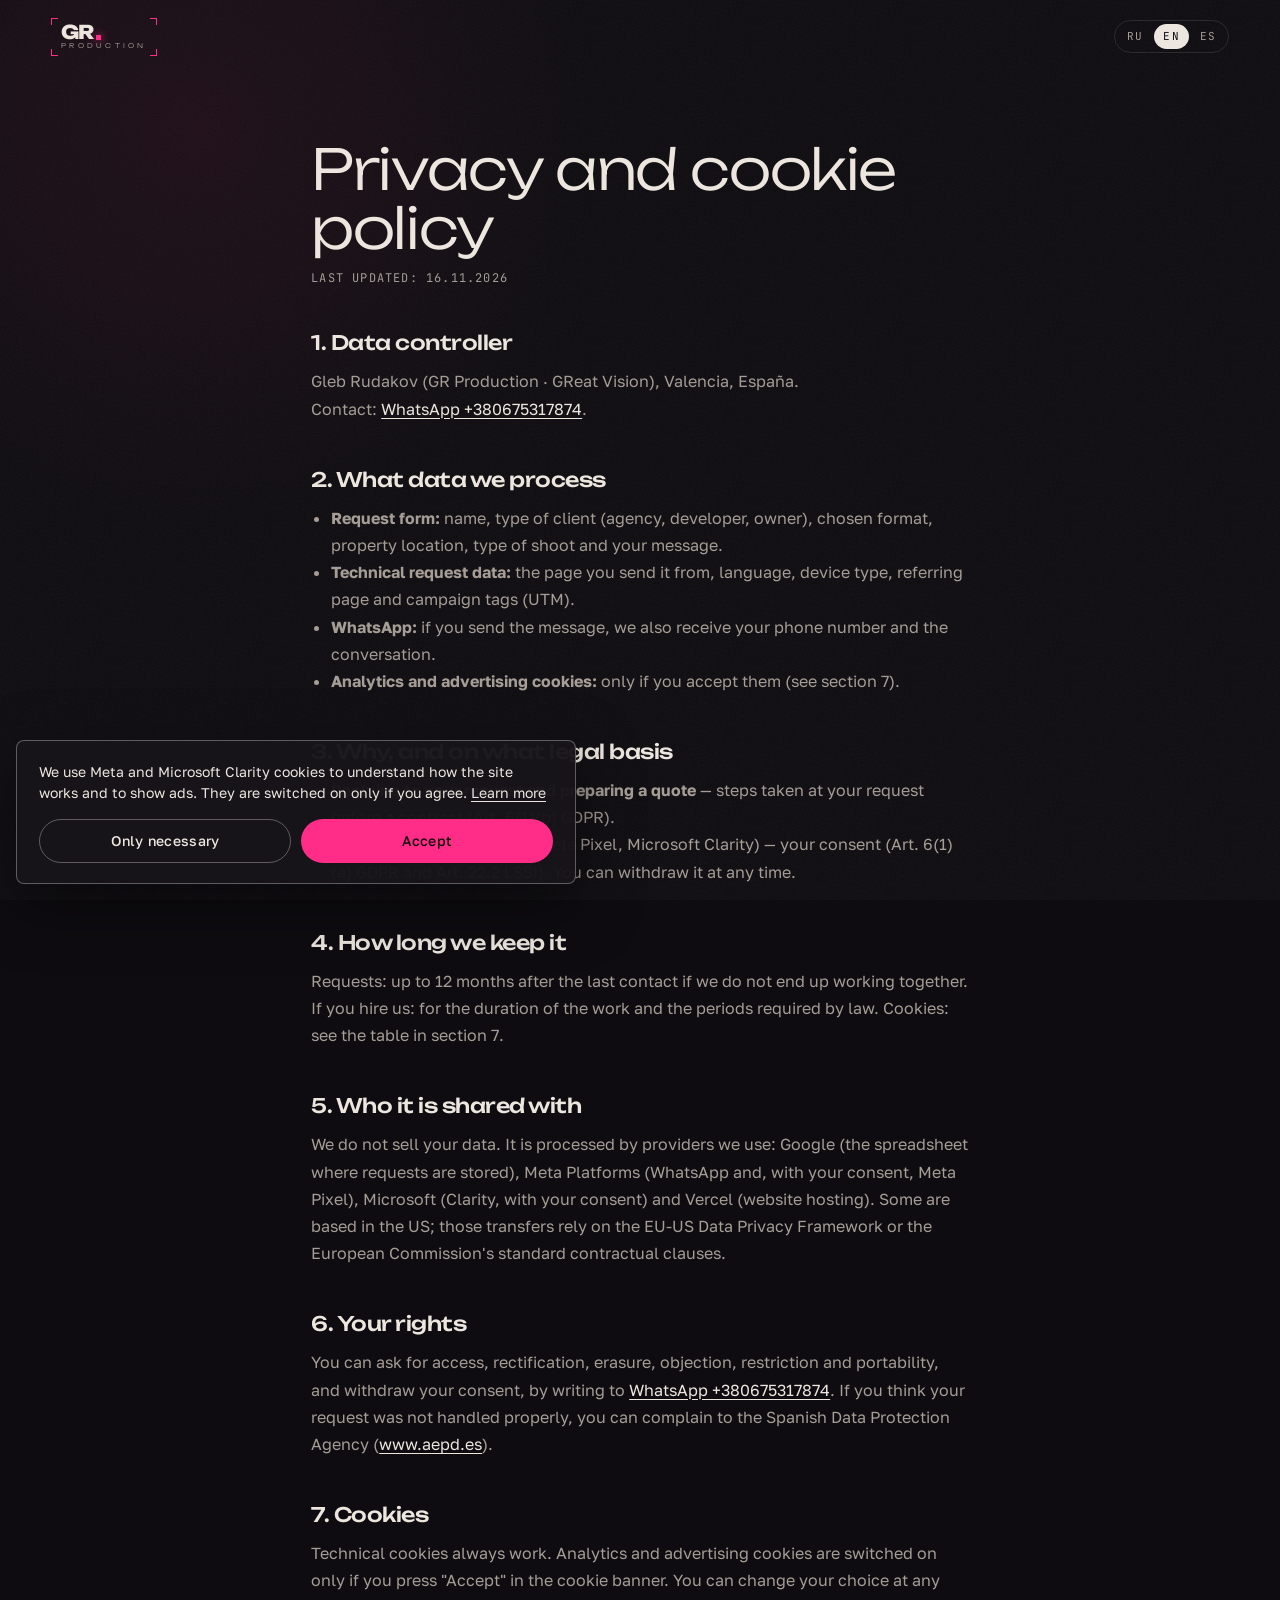
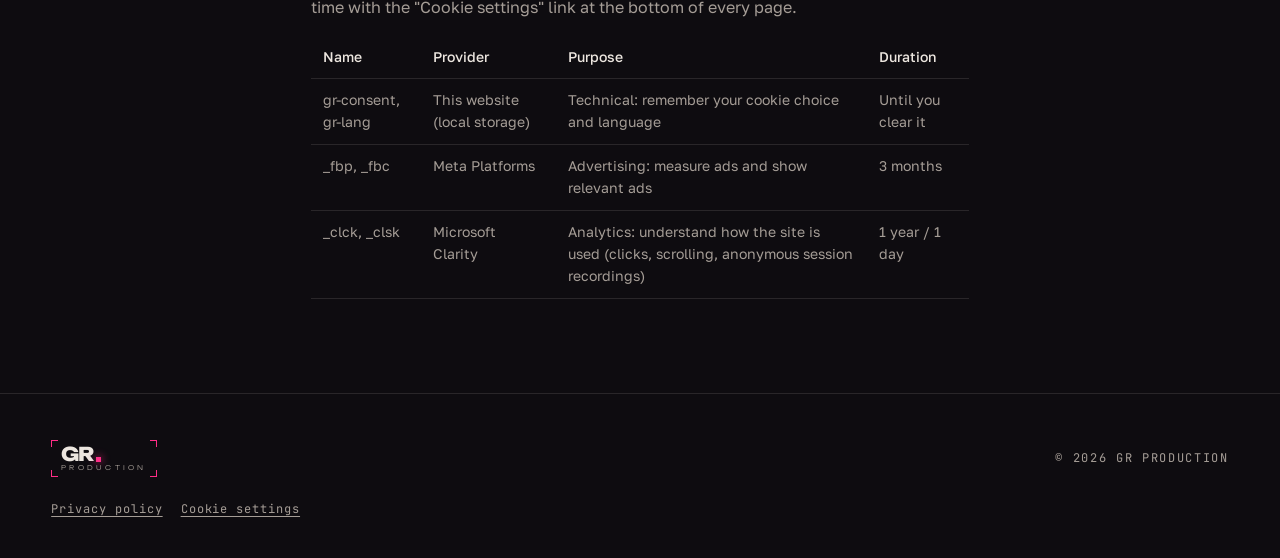
==== privacy/index.html @ db1cb183 "Add cookie consent banner and privacy policy page - 9.4: Meta Pixel and Microsoft Clarity now load o" ====
<!doctype html>
<html lang="es">
<head>
<meta charset="utf-8">
<meta name="viewport" content="width=device-width, initial-scale=1">
<title>Política de privacidad · GR Production</title>
<meta name="robots" content="noindex, follow">
<meta name="theme-color" content="#0e0c10">
<link rel="icon" href="data:image/svg+xml,%3Csvg xmlns='http://www.w3.org/2000/svg' viewBox='0 0 64 64'%3E%3Crect width='64' height='64' rx='12' fill='%230e0c10'/%3E%3Cpath d='M10 22V10h12M42 10h12v12M54 42v12H42M22 54H10V42' stroke='%23ece6df' stroke-width='3' fill='none'/%3E%3Cpath d='M36 18 28 46' stroke='%23ff2d87' stroke-width='4' stroke-linecap='round'/%3E%3C/svg%3E">
<link rel="preconnect" href="https://fonts.googleapis.com">
<link rel="preconnect" href="https://fonts.gstatic.com" crossorigin>
<link href="https://fonts.googleapis.com/css2?family=Unbounded:wght@300;500&family=Golos+Text:wght@400;500&family=JetBrains+Mono:wght@400&display=swap" rel="stylesheet">
<link rel="stylesheet" href="../assets/site.css">
<!-- Tracking: loaded only after cookie consent (same loader as the other pages). -->
<script>
(function(){
  window.grLoadTracking=function(){
    if(window.grTrackingLoaded)return;window.grTrackingLoaded=true;
    (function(c,l,a,r,i,t,y){
        c[a]=c[a]||function(){(c[a].q=c[a].q||[]).push(arguments)};
        t=l.createElement(r);t.async=1;t.src="https://www.clarity.ms/tag/"+i;
        y=l.getElementsByTagName(r)[0];y.parentNode.insertBefore(t,y);
    })(window, document, "clarity", "script", "zehzh2i2qh");
    window.clarity('consentv2',{ad_Storage:'granted',analytics_Storage:'granted'});
    !function(f,b,e,v,n,t,s)
    {if(f.fbq)return;n=f.fbq=function(){n.callMethod?
    n.callMethod.apply(n,arguments):n.queue.push(arguments)};
    if(!f._fbq)f._fbq=n;n.push=n;n.loaded=!0;n.version='2.0';
    n.queue=[];t=b.createElement(e);t.async=!0;
    t.src=v;s=b.getElementsByTagName(e)[0];
    s.parentNode.insertBefore(t,s)}(window, document,'script',
    'https://connect.facebook.net/en_US/fbevents.js');
    fbq('init', '2116482185898263');
    fbq('track', 'PageView');
  };
  try{if(localStorage.getItem('gr-consent')==='all')window.grLoadTracking()}catch(e){}
})();
</script>
</head>
<body>
<a class="skip" href="#main" data-i18n="skip">Ir al contenido</a>
<div class="env" aria-hidden="true"></div>

<nav class="nav solid" id="nav" aria-label="Main">
  <a class="logo" href="../" aria-label="GR Production"><span class="grlogo" aria-hidden="true"><i></i><i></i><i></i><i></i><b>GR</b><small>PRODUCTION</small></span></a>
  <div class="lang" role="group" aria-label="Language" style="margin-left:auto">
    <button type="button" data-lang="ru" aria-pressed="false">RU</button>
    <button type="button" data-lang="en" aria-pressed="false">EN</button>
    <button type="button" data-lang="es" aria-pressed="true">ES</button>
  </div>
</nav>

<main id="main" tabindex="-1" class="legal">

<!-- ============ ES ============ -->
<article data-l="es">
  <h1>Política de privacidad y cookies</h1>
  <p class="upd">Última actualización: 16.11.2026</p>

  <h2>1. Responsable del tratamiento</h2>
  <p><span data-legal="name"></span> (GR Production · GReat Vision), <span data-legal="city"></span>.<br>Contacto: <span data-legal="contact"></span>.</p>

  <h2>2. Qué datos tratamos</h2>
  <ul>
    <li><b>Formulario de solicitud:</b> nombre, tipo de cliente (agencia, promotora, propietario), formato elegido, ubicación del inmueble, tipo de rodaje y el mensaje que escribas.</li>
    <li><b>Datos técnicos de la solicitud:</b> página desde la que la envías, idioma, tipo de dispositivo, página de procedencia y etiquetas de campaña (UTM).</li>
    <li><b>WhatsApp:</b> si envías el mensaje, también recibimos tu número de teléfono y la conversación.</li>
    <li><b>Cookies de analítica y publicidad:</b> solo si las aceptas (ver punto 7).</li>
  </ul>

  <h2>3. Para qué y con qué base legal</h2>
  <ul>
    <li><b>Responder a tu solicitud y preparar un presupuesto</b> — medidas precontractuales a petición tuya (art. 6.1.b RGPD).</li>
    <li><b>Analítica y publicidad</b> (Meta Pixel, Microsoft Clarity) — tu consentimiento (art. 6.1.a RGPD y art. 22.2 LSSI). Puedes retirarlo en cualquier momento.</li>
  </ul>

  <h2>4. Cuánto tiempo los conservamos</h2>
  <p>Las solicitudes, hasta 12 meses desde el último contacto si no llegamos a trabajar juntos. Si contratas el servicio, durante la relación y los plazos que exija la ley. Las cookies, según la tabla del punto 7.</p>

  <h2>5. Con quién se comparten</h2>
  <p>No vendemos tus datos. Los usan proveedores que nos prestan servicio: Google (hoja de cálculo donde se guardan las solicitudes), Meta Platforms (WhatsApp y, con tu consentimiento, Meta Pixel), Microsoft (Clarity, con tu consentimiento) y Vercel (alojamiento de la web). Algunos están en EE. UU.; esas transferencias se amparan en el Marco de Privacidad de Datos UE-EE. UU. o en cláusulas contractuales tipo de la Comisión Europea.</p>

  <h2>6. Tus derechos</h2>
  <p>Puedes pedir acceso, rectificación, supresión, oposición, limitación y portabilidad de tus datos, y retirar tu consentimiento, escribiendo a <span data-legal="contact"></span>. Si crees que no hemos atendido bien tu petición, puedes reclamar ante la Agencia Española de Protección de Datos (<a href="https://www.aepd.es" target="_blank" rel="noopener">www.aepd.es</a>).</p>

  <h2>7. Cookies</h2>
  <p>Las cookies técnicas funcionan siempre. Las de analítica y publicidad solo se activan si pulsas «Aceptar» en el aviso de cookies. Puedes cambiar tu elección en cualquier momento con el enlace «Configuración de cookies» al pie de cada página.</p>
  <table>
    <thead><tr><th>Nombre</th><th>Proveedor</th><th>Finalidad</th><th>Duración</th></tr></thead>
    <tbody>
      <tr><td>gr-consent, gr-lang</td><td>Esta web (almacenamiento local)</td><td>Técnica: recordar tu elección de cookies y el idioma</td><td>Hasta que la borres</td></tr>
      <tr><td>_fbp, _fbc</td><td>Meta Platforms</td><td>Publicidad: medir anuncios y mostrar anuncios relevantes</td><td>3 meses</td></tr>
      <tr><td>_clck, _clsk</td><td>Microsoft Clarity</td><td>Analítica: entender cómo se usa la web (clics, desplazamiento, grabaciones anónimas de sesión)</td><td>1 año / 1 día</td></tr>
    </tbody>
  </table>
</article>

<!-- ============ RU ============ -->
<article data-l="ru">
  <h1>Политика конфиденциальности и cookie</h1>
  <p class="upd">Обновлено: 16.11.2026</p>

  <h2>1. Кто обрабатывает данные</h2>
  <p><span data-legal="name"></span> (GR Production · GReat Vision), <span data-legal="city"></span>.<br>Связь: <span data-legal="contact"></span>.</p>

  <h2>2. Какие данные мы получаем</h2>
  <ul>
    <li><b>Форма заявки:</b> имя, кто вы (агентство, застройщик, владелец), выбранный формат, где объект, тип съёмки и ваше сообщение.</li>
    <li><b>Технические данные заявки:</b> страница, с которой отправлена заявка, язык, тип устройства, откуда вы пришли на сайт и метки рекламной кампании (UTM).</li>
    <li><b>WhatsApp:</b> если вы отправите сообщение, мы также получим ваш номер телефона и переписку.</li>
    <li><b>Cookie аналитики и рекламы:</b> только если вы согласитесь (см. пункт 7).</li>
  </ul>

  <h2>3. Зачем и на каком основании</h2>
  <ul>
    <li><b>Ответить на заявку и подготовить расчёт</b> — действия до заключения договора по вашему запросу (ст. 6.1.b GDPR).</li>
    <li><b>Аналитика и реклама</b> (Meta Pixel, Microsoft Clarity) — ваше согласие (ст. 6.1.a GDPR и ст. 22.2 LSSI). Его можно отозвать в любой момент.</li>
  </ul>

  <h2>4. Сколько храним</h2>
  <p>Заявки — до 12 месяцев с последнего контакта, если работа не состоялась. Если вы заказали съёмку — на время работы и в сроки, которые требует закон. Cookie — по таблице в пункте 7.</p>

  <h2>5. Кому передаются данные</h2>
  <p>Мы не продаём ваши данные. Их обрабатывают сервисы, которыми мы пользуемся: Google (таблица, где хранятся заявки), Meta Platforms (WhatsApp и, с вашего согласия, Meta Pixel), Microsoft (Clarity, с вашего согласия) и Vercel (хостинг сайта). Часть из них находится в США; такая передача основана на Рамочной программе защиты данных ЕС–США или на стандартных договорных условиях Еврокомиссии.</p>

  <h2>6. Ваши права</h2>
  <p>Вы можете запросить доступ к своим данным, их исправление, удаление, ограничение обработки и перенос, возразить против обработки и отозвать согласие, написав на <span data-legal="contact"></span>. Если считаете, что ваш запрос не выполнен, можно подать жалобу в Испанское агентство по защите данных (<a href="https://www.aepd.es" target="_blank" rel="noopener">www.aepd.es</a>).</p>

  <h2>7. Cookie</h2>
  <p>Технические cookie работают всегда. Cookie аналитики и рекламы включаются, только если вы нажмёте «Принять» в баннере. Изменить выбор можно в любой момент по ссылке «Настройки cookie» внизу каждой страницы.</p>
  <table>
    <thead><tr><th>Название</th><th>Сервис</th><th>Назначение</th><th>Срок</th></tr></thead>
    <tbody>
      <tr><td>gr-consent, gr-lang</td><td>Этот сайт (локальное хранилище)</td><td>Технические: запомнить ваш выбор по cookie и язык</td><td>Пока вы их не удалите</td></tr>
      <tr><td>_fbp, _fbc</td><td>Meta Platforms</td><td>Реклама: измерять эффективность и показывать подходящую рекламу</td><td>3 месяца</td></tr>
      <tr><td>_clck, _clsk</td><td>Microsoft Clarity</td><td>Аналитика: понять, как используют сайт (клики, прокрутка, анонимные записи сессий)</td><td>1 год / 1 день</td></tr>
    </tbody>
  </table>
</article>

<!-- ============ EN ============ -->
<article data-l="en">
  <h1>Privacy and cookie policy</h1>
  <p class="upd">Last updated: 16.11.2026</p>

  <h2>1. Data controller</h2>
  <p><span data-legal="name"></span> (GR Production · GReat Vision), <span data-legal="city"></span>.<br>Contact: <span data-legal="contact"></span>.</p>

  <h2>2. What data we process</h2>
  <ul>
    <li><b>Request form:</b> name, type of client (agency, developer, owner), chosen format, property location, type of shoot and your message.</li>
    <li><b>Technical request data:</b> the page you send it from, language, device type, referring page and campaign tags (UTM).</li>
    <li><b>WhatsApp:</b> if you send the message, we also receive your phone number and the conversation.</li>
    <li><b>Analytics and advertising cookies:</b> only if you accept them (see section 7).</li>
  </ul>

  <h2>3. Why, and on what legal basis</h2>
  <ul>
    <li><b>Replying to your request and preparing a quote</b> — steps taken at your request before a contract (Art. 6(1)(b) GDPR).</li>
    <li><b>Analytics and advertising</b> (Meta Pixel, Microsoft Clarity) — your consent (Art. 6(1)(a) GDPR and Art. 22.2 LSSI). You can withdraw it at any time.</li>
  </ul>

  <h2>4. How long we keep it</h2>
  <p>Requests: up to 12 months after the last contact if we do not end up working together. If you hire us: for the duration of the work and the periods required by law. Cookies: see the table in section 7.</p>

  <h2>5. Who it is shared with</h2>
  <p>We do not sell your data. It is processed by providers we use: Google (the spreadsheet where requests are stored), Meta Platforms (WhatsApp and, with your consent, Meta Pixel), Microsoft (Clarity, with your consent) and Vercel (website hosting). Some are based in the US; those transfers rely on the EU-US Data Privacy Framework or the European Commission's standard contractual clauses.</p>

  <h2>6. Your rights</h2>
  <p>You can ask for access, rectification, erasure, objection, restriction and portability, and withdraw your consent, by writing to <span data-legal="contact"></span>. If you think your request was not handled properly, you can complain to the Spanish Data Protection Agency (<a href="https://www.aepd.es" target="_blank" rel="noopener">www.aepd.es</a>).</p>

  <h2>7. Cookies</h2>
  <p>Technical cookies always work. Analytics and advertising cookies are switched on only if you press "Accept" in the cookie banner. You can change your choice at any time with the "Cookie settings" link at the bottom of every page.</p>
  <table>
    <thead><tr><th>Name</th><th>Provider</th><th>Purpose</th><th>Duration</th></tr></thead>
    <tbody>
      <tr><td>gr-consent, gr-lang</td><td>This website (local storage)</td><td>Technical: remember your cookie choice and language</td><td>Until you clear it</td></tr>
      <tr><td>_fbp, _fbc</td><td>Meta Platforms</td><td>Advertising: measure ads and show relevant ads</td><td>3 months</td></tr>
      <tr><td>_clck, _clsk</td><td>Microsoft Clarity</td><td>Analytics: understand how the site is used (clicks, scrolling, anonymous session recordings)</td><td>1 year / 1 day</td></tr>
    </tbody>
  </table>
</article>

</main>

<footer>
  <div class="wrap">
    <a class="logo" href="../" aria-label="GR Production"><span class="grlogo" aria-hidden="true"><i></i><i></i><i></i><i></i><b>GR</b><small>PRODUCTION</small></span></a>
    <span class="mono">© 2026 GR Production</span>
  </div>
</footer>

<script>
window.PAGE = { id: 'privacy', label: 'Privacy policy', base: '../assets/', T: {
  ru: { title: 'Политика конфиденциальности · GR Production' },
  en: { title: 'Privacy policy · GR Production' },
  es: { title: 'Política de privacidad · GR Production' }
}};
</script>
<script src="../assets/site.js"></script>
</body>
</html>
---- assets/site.css ----
:root{
  color-scheme:dark;
  --canvas:#0e0c10;
  --panel:#17141a;
  --panel-2:#1e1a22;
  --line:rgba(236,230,223,.12);
  --line-strong:rgba(236,230,223,.34);
  --text:#ece6df;
  --text-2:#a59d96;
  --accent:#ff2d87;
  --accent-hover:#ff5aa0;
  --accent-muted:rgba(255,45,135,.16);
  --ease:cubic-bezier(.22,.61,.24,1);
  --ease-out:cubic-bezier(.16,1,.3,1);
  --display:"Unbounded",system-ui,sans-serif;
  --body:"Golos Text",system-ui,sans-serif;
  --mono:"JetBrains Mono",ui-monospace,monospace;
  --pad:clamp(20px,4vw,56px);
}
*{box-sizing:border-box;margin:0;padding:0}
html{overflow-x:hidden;overflow-x:clip;scroll-behavior:smooth;-webkit-text-size-adjust:100%}
body{overflow-x:hidden;overflow-x:clip;background:var(--canvas);color:var(--text);font:400 17px/1.6 var(--body);-webkit-font-smoothing:antialiased;animation:pagein 1.1s var(--ease) both}
@keyframes pagein{from{opacity:0}to{opacity:1}}
img,video{display:block;max-width:100%}
a{color:inherit;text-decoration:none}
button,input,select,textarea{font:inherit;color:inherit}
:focus-visible{outline:2px solid var(--accent);outline-offset:3px;border-radius:4px}
.sr{position:absolute!important;width:1px;height:1px;overflow:hidden;clip:rect(0 0 0 0);white-space:nowrap}
.skip{position:fixed;left:16px;top:-60px;z-index:100;background:var(--accent);color:#120a0e;padding:10px 16px;border-radius:8px;transition:top .3s var(--ease)}
.skip:focus{top:16px}
.mono{font:400 12px/1.4 var(--mono);letter-spacing:.14em;text-transform:uppercase;color:var(--text-2)}

/* the environment: one fixed layer behind everything */
.env{position:fixed;inset:0;z-index:-1;pointer-events:none;overflow:hidden}
.env::before{content:"";position:absolute;width:70vmax;height:70vmax;left:-20vmax;top:-25vmax;border-radius:50%;background:radial-gradient(circle,rgba(255,45,135,.07),transparent 62%);animation:drift 80s linear infinite;animation-delay:-20s}
.env::after{content:"";position:absolute;inset:-50%;opacity:.06;background-image:url("data:image/svg+xml,%3Csvg xmlns='http://www.w3.org/2000/svg' width='160' height='160'%3E%3Cfilter id='n'%3E%3CfeTurbulence type='fractalNoise' baseFrequency='.9' numOctaves='2' stitchTiles='stitch'/%3E%3C/filter%3E%3Crect width='160' height='160' filter='url(%23n)'/%3E%3C/svg%3E");animation:grain 1.2s steps(6) infinite}
@keyframes drift{0%{transform:translate(0,0)}50%{transform:translate(60vw,70vh)}100%{transform:translate(0,0)}}
@keyframes grain{0%{transform:translate(0,0)}20%{transform:translate(-3%,2%)}40%{transform:translate(2%,-3%)}60%{transform:translate(-2%,-1%)}80%{transform:translate(3%,3%)}100%{transform:translate(0,0)}}
body.paused *,body.paused *::before,body.paused *::after{animation-play-state:paused!important}

/* nav */
.nav{position:fixed;top:0;left:0;right:0;z-index:50;display:flex;align-items:center;gap:28px;padding:18px var(--pad);transition:background .5s var(--ease),backdrop-filter .5s var(--ease)}
.nav.solid{background:rgba(14,12,16,.72);backdrop-filter:blur(14px);-webkit-backdrop-filter:blur(14px);border-bottom:1px solid var(--line)}
.logo{display:flex;align-items:center;gap:10px;font:500 15px/1 var(--display);letter-spacing:.02em}
.logo svg{width:30px;height:30px}
.nav .links{display:flex;gap:26px;margin-left:auto}
.nav .links a{font-size:14px;color:var(--text-2);transition:color .3s var(--ease)}
.nav .links a:hover{color:var(--text)}
.lang{display:flex;gap:2px;border:1px solid var(--line);border-radius:999px;padding:3px}
.lang button{background:none;border:0;cursor:pointer;font:400 11px/1 var(--mono);letter-spacing:.1em;color:var(--text-2);padding:7px 9px;border-radius:999px;transition:background .3s var(--ease),color .3s var(--ease)}
.lang button[aria-pressed="true"]{background:var(--text);color:var(--canvas)}
.btn{display:inline-flex;align-items:center;justify-content:center;gap:10px;border-radius:999px;padding:14px 24px;font:500 14px/1 var(--body);letter-spacing:.02em;cursor:pointer;border:1px solid transparent;transition:background .35s var(--ease),color .35s var(--ease),border-color .35s var(--ease),transform .35s var(--ease)}
.btn-accent{background:var(--accent);color:#14080e}
.btn-accent:hover{background:var(--accent-hover);transform:translateY(-1px)}
.btn-ghost{border-color:var(--line-strong);color:var(--text);background:transparent}
.btn-ghost:hover{border-color:var(--text)}
.nav .btn{padding:11px 18px;font-size:13px}
@media (max-width:900px){.nav .links{display:none}.nav .lang{margin-left:auto}}
@media (max-width:520px){.nav{gap:12px}.nav .btn{display:none}}

/* viewfinder corners: the signature element */
.vf{position:relative}
.vf>.c{position:absolute;width:22px;height:22px;border-color:var(--text);border-style:solid;border-width:0;pointer-events:none;z-index:3;opacity:.9;transition:transform .7s var(--ease-out)}
.vf>.c.tl{left:-10px;top:-10px;border-left-width:1.5px;border-top-width:1.5px}
.vf>.c.tr{right:-10px;top:-10px;border-right-width:1.5px;border-top-width:1.5px}
.vf>.c.bl{left:-10px;bottom:-10px;border-left-width:1.5px;border-bottom-width:1.5px}
.vf>.c.br{right:-10px;bottom:-10px;border-right-width:1.5px;border-bottom-width:1.5px}
.rec{display:inline-flex;align-items:center;gap:8px}
.rec i{width:7px;height:7px;border-radius:50%;background:var(--accent);box-shadow:0 0 10px var(--accent);animation:blink 2.4s ease-in-out infinite;animation-delay:-.6s}
@keyframes blink{0%,100%{opacity:1}50%{opacity:.25}}

/* HERO */
#hero{position:relative;height:520vh}
.stage{position:sticky;top:0;height:100vh;height:100svh;overflow:hidden;display:grid;place-items:center}
.frame{height:min(76vh,calc(100vw * .5));aspect-ratio:9/16;will-change:transform;transform:scale(var(--fs,1))}
.frame .screen{position:absolute;inset:0;overflow:hidden;border-radius:4px;background:#000 center/cover no-repeat}
.frame video{position:absolute;inset:0;width:100%;height:100%;object-fit:cover;opacity:0;transition:opacity .9s var(--ease);transform:translateZ(0)}
.stage.video-ready .frame video{opacity:1}
.frame .hud{position:absolute;left:12px;right:12px;top:12px;display:flex;justify-content:space-between;z-index:2}
.frame .hud.b{top:auto;bottom:12px}
.chip{background:rgba(8,8,12,.5);border:1px solid rgba(236,230,223,.16);border-radius:8px;padding:6px 9px;backdrop-filter:blur(8px);-webkit-backdrop-filter:blur(8px);font:400 10.5px/1 var(--mono);letter-spacing:.12em;color:var(--text);text-shadow:0 1px 3px rgba(5,5,10,.85)}
.ring{position:absolute;right:14px;bottom:52px;width:34px;height:34px;color:var(--text);z-index:2;transition:opacity .6s var(--ease)}
.ring circle{transition:stroke-dashoffset .2s linear;transform:rotate(-90deg);transform-origin:50% 50%}
.stage.video-ready .ring,.stage.video-failed .ring{opacity:0}
.band{position:absolute;inset:0;display:grid;grid-template-columns:1fr min(76vh*9/16,50vw*9/16) 1fr;grid-template-columns:1fr calc(min(76vh,50vw)*9/16) 1fr;align-items:center;padding:96px var(--pad) 64px;gap:clamp(28px,4vw,72px);pointer-events:none;opacity:0;--k:0}
.band .l{grid-column:1;justify-self:end;text-align:right}
.band .r{grid-column:3;justify-self:start}
.band .l,.band .r{max-width:100%}
.band.on{pointer-events:auto}
.band h1,.band .big{font:300 clamp(30px,3.4vw,58px)/1.06 var(--display);letter-spacing:-.02em;text-wrap:balance}
.band h1{font-size:clamp(34px,3.7vw,64px);line-height:1}
.band h1 .w:last-child{font-weight:500}
.band p.sub{font-size:clamp(15px,1.15vw,18px);color:var(--text-2);max-width:30ch;margin-top:18px}
.band .r p.sub{margin-top:0}
.band .l .mono{display:block;margin-bottom:22px}
.band .ctas{display:flex;gap:12px;flex-wrap:wrap;margin-top:28px}
.band .big{max-width:13ch}
/* word rise, scrubbed by --k */
.split .w{display:inline-block;--kc:clamp(0,(var(--k,0) - var(--th,0))*2.8,1);opacity:var(--kc);transform:translateY(calc((1 - var(--kc))*0.55em))}
.band .fade{--ks:clamp(0,(var(--k,0) - .55)*3,1);opacity:var(--ks);transform:translateY(calc((1 - var(--ks))*14px))}
.band .fade2{--kb:clamp(0,(var(--k,0) - .72)*4,1);opacity:var(--kb);transform:translateY(calc((1 - var(--kb))*14px))}
.cue{position:absolute;left:50%;bottom:22px;transform:translateX(-50%);display:flex;flex-direction:column;align-items:center;gap:10px;opacity:calc(1 - var(--p,0)*12)}
.cue span{width:1px;height:38px;background:linear-gradient(var(--text),transparent);animation:cue 2.6s var(--ease) infinite;transform-origin:top}
@keyframes cue{0%{transform:scaleY(0)}50%{transform:scaleY(1)}100%{transform:scaleY(1);opacity:0}}
@media (max-height:560px){.cue,.frame .hud.b{display:none}}

/* static hero (phones, portrait tablets, coarse portrait, landscape phones, reduced motion) */
@media (max-width: 720px), (orientation: portrait) and (max-width: 1024px), (orientation: portrait) and (pointer: coarse), (orientation: landscape) and (pointer: coarse) and (max-height: 560px), (prefers-reduced-motion: reduce){
  #hero{height:auto}
  .stage{position:relative;height:auto;min-height:100svh;display:flex;flex-direction:column;align-items:stretch;padding:108px var(--pad) 56px;gap:34px}
  .frame{height:auto;width:min(68vw,330px);align-self:center;transform:none}
  .frame .screen{background-image:var(--ending)!important}
  .frame video,.ring,.cue{display:none}
  .band{position:static;display:block;opacity:1!important;padding:0;--k:1!important;pointer-events:auto}
  .band .l,.band .r{text-align:left;justify-self:start}
  .band .r{margin-top:14px}
  .band.mid{display:none}
  .band.b1{order:-1}
  .band.b1 .r{display:none}
  .band.b4 .big{max-width:none}
  .band h1{font-size:clamp(40px,12vw,64px)}
}

/* sections */
section.sec{position:relative;padding:clamp(96px,14vh,170px) var(--pad)}
.wrap{max-width:1320px;margin:0 auto}
.kicker{display:flex;align-items:baseline;gap:14px;margin-bottom:26px}
.kicker b{font:400 12px/1 var(--mono);color:var(--accent);letter-spacing:.14em}
h2{font:300 clamp(34px,4.6vw,76px)/1.02 var(--display);letter-spacing:-.025em;text-wrap:balance}
h3{font:500 clamp(22px,2vw,30px)/1.15 var(--display);letter-spacing:-.01em}
.lede{font-size:clamp(17px,1.3vw,20px);color:var(--text-2);max-width:52ch}
.lede strong{color:var(--text);font-weight:500}

/* reveal choreography */
.rv .ri{opacity:0;transform:translateY(26px);transition:opacity 1s var(--ease-out),transform 1s var(--ease-out)}
.rv.in .ri{opacity:1;transform:none}
.rv.in .ri:nth-child(2){transition-delay:.09s}.rv.in .ri:nth-child(3){transition-delay:.18s}.rv.in .ri:nth-child(4){transition-delay:.27s}.rv.in .ri:nth-child(5){transition-delay:.36s}
.rv.done .ri,.rv.done .ri:nth-child(2),.rv.done .ri:nth-child(3),.rv.done .ri:nth-child(4),.rv.done .ri:nth-child(5){transition-delay:0s}

/* about */
.about{display:grid;grid-template-columns:minmax(260px,5fr) 7fr;gap:clamp(40px,7vw,120px);align-items:center}
.portrait{position:relative;max-width:100%;aspect-ratio:4/5;background:var(--panel);border-radius:4px;display:grid;place-items:center;overflow:visible}
.portrait .ph{display:flex;flex-direction:column;align-items:center;gap:14px;text-align:center;padding:20px}
.portrait .ph svg{width:52px;height:52px;opacity:.5}
.portrait .meta{position:absolute;left:14px;bottom:14px}
.about p+p{margin-top:16px}
.stats{display:grid;grid-template-columns:repeat(3,1fr);gap:0;margin-top:46px;border-top:1px solid var(--line)}
.stat{padding:24px 20px 0 0}
.stat+.stat{padding-left:20px;border-left:1px solid var(--line)}
.stat .n{font:300 clamp(32px,3.2vw,52px)/1 var(--display);letter-spacing:-.02em;white-space:nowrap}
.stat .n em{font-style:normal;color:var(--accent)}
.stat .d{font-size:14px;color:var(--text-2);margin-top:10px;max-width:22ch}
@media (max-width:860px){.about{grid-template-columns:1fr}.portrait{max-width:420px;width:100%}.stats{grid-template-columns:1fr}.stat+.stat{padding-left:0;border-left:0;border-top:1px solid var(--line);margin-top:24px}}

/* work index */
.work-head{display:flex;justify-content:space-between;align-items:end;gap:40px;flex-wrap:wrap}
.index{display:flex;flex-wrap:wrap;gap:10px;margin-top:40px}
.index a{display:inline-flex;align-items:baseline;gap:10px;border:1px solid var(--line);border-radius:999px;padding:11px 18px 11px 14px;font-size:14px;transition:border-color .35s var(--ease),background .35s var(--ease)}
.index a span{font:400 11px/1 var(--mono);color:var(--text-2)}
.index a:hover{border-color:var(--line-strong);background:var(--panel)}

/* reels */
.reel{position:relative;aspect-ratio:9/16;cursor:pointer;border:0;background:none;padding:0;text-align:left;width:100%}
.reel .screen{position:absolute;inset:0;overflow:hidden;border-radius:4px;background:#000 center/cover no-repeat}
.reel video{position:absolute;inset:0;width:100%;height:100%;object-fit:cover;opacity:0;transition:opacity .8s var(--ease),transform 1.2s var(--ease-out)}
.reel.playing video{opacity:1}
.reel:hover .screen{transform:scale(1.025)}
.reel .screen{transition:transform 1.2s var(--ease-out)}
.reel .hud{position:absolute;left:10px;right:10px;bottom:10px;display:flex;justify-content:space-between;align-items:center;z-index:2;gap:8px}
.reel .play{width:34px;height:34px;border-radius:50%;display:grid;place-items:center;background:rgba(8,8,12,.5);border:1px solid rgba(236,230,223,.25);backdrop-filter:blur(8px);-webkit-backdrop-filter:blur(8px);transition:background .35s var(--ease),border-color .35s var(--ease)}
.reel:hover .play{background:var(--accent);border-color:var(--accent)}
.reel:hover .play svg{color:#14080e}
.reel .play svg{width:12px;height:12px;color:var(--text);margin-left:2px}
.reel>.c{opacity:0;transform:scale(1.25)}
.reel:hover>.c,.reel:focus-visible>.c{opacity:.9;transform:none}
.reel>.c{transition:opacity .45s var(--ease),transform .6s var(--ease-out)}

.cat{display:grid;gap:clamp(28px,5vw,80px);align-items:center}
.cat .txt h3{font:300 clamp(36px,4.4vw,72px)/1 var(--display);letter-spacing:-.025em;margin:6px 0 22px}
.cat .txt .lede{font-size:clamp(16px,1.15vw,18px)}
.tags{display:flex;flex-wrap:wrap;gap:8px;margin-top:24px}
.tags span{font:400 11px/1 var(--mono);letter-spacing:.1em;text-transform:uppercase;color:var(--text-2);border:1px solid var(--line);border-radius:999px;padding:8px 12px}
.num{font:400 12px/1 var(--mono);color:var(--accent);letter-spacing:.14em}

/* A: culinary, text left, two staggered reels */
.cat-a{grid-template-columns:5fr 7fr}
.cat-a .pair{display:grid;grid-template-columns:1fr 1fr;gap:clamp(16px,2vw,28px)}
.cat-a .pair .reel:nth-child(2){margin-top:18%}
/* B: fashion, big reel left, giant word right */
.cat-b{grid-template-columns:minmax(240px,4fr) 7fr}
.cat-b .word{font:300 clamp(64px,10vw,180px)/.86 var(--display);letter-spacing:-.05em;color:transparent;-webkit-text-stroke:1px var(--line-strong);margin-bottom:34px;white-space:nowrap}
/* C: placeholder band */
.cat-c{grid-template-columns:1fr}
.cutting{position:relative;aspect-ratio:21/9;background:var(--panel);border-radius:4px;display:grid;place-items:center;overflow:visible}
.cutting::before{content:"";position:absolute;inset:0;background:repeating-linear-gradient(90deg,transparent 0 calc(100%/12 - 1px),var(--line) calc(100%/12 - 1px) calc(100%/12))}
.cutting .scan{position:absolute;top:0;bottom:0;width:1px;background:var(--accent);box-shadow:0 0 18px var(--accent);left:0;animation:scan 7s linear infinite;animation-delay:-2s;opacity:.7}
@keyframes scan{from{transform:translateX(0)}to{transform:translateX(var(--cw,1200px))}}
.cutting .inner{position:relative;text-align:center;display:flex;flex-direction:column;gap:14px;align-items:center;padding:24px}
.cutting .tc{font:300 clamp(28px,4vw,56px)/1 var(--mono);letter-spacing:.04em}
.cat-c .row{display:grid;grid-template-columns:1fr 1fr;gap:40px;align-items:end;margin-bottom:40px}
/* D: love story, reel / text / reel */
.cat-d{grid-template-columns:1fr minmax(260px,1.15fr) 1fr}
.cat-d .txt{text-align:center;padding:0 clamp(0px,1vw,20px)}
.cat-d .txt .lede{margin:0 auto}
.cat-d .tags{justify-content:center}
.cat-d .reel:first-child{margin-top:22%}
/* E: real estate: stat led */
.cat-e{grid-template-columns:5fr 7fr}
.bignum{font:300 clamp(44px,6.2vw,112px)/.9 var(--display);letter-spacing:-.045em;white-space:nowrap}
.bignum em{font-style:normal;color:var(--accent)}
.bignum+.mono{margin-top:16px;display:block}
.cat-e .facts{display:grid;grid-template-columns:1fr 1fr;gap:28px;margin-top:44px;padding-top:28px;border-top:1px solid var(--line)}
.cat-e .facts .n{font:300 clamp(30px,3vw,46px)/1 var(--display)}
.cat-e .facts .d{font-size:14px;color:var(--text-2);margin-top:8px}
.trio{display:grid;grid-template-columns:repeat(3,1fr);gap:clamp(12px,1.4vw,22px);align-items:start}
.trio .reel:nth-child(2){margin-top:14%}
.portrait img{position:absolute;inset:0;width:100%;height:100%;object-fit:cover;border-radius:4px;filter:contrast(1.04)}
@media (max-width:600px){.trio{grid-template-columns:repeat(3,64%);overflow-x:auto;scroll-snap-type:x mandatory;padding:12px;margin:0 -12px}.trio .reel{scroll-snap-align:start}.trio .reel:nth-child(2){margin-top:0}}
/* F: rail */
.rail-head{display:flex;justify-content:space-between;align-items:end;gap:30px;flex-wrap:wrap;margin-bottom:44px}
.rail{display:grid;grid-auto-flow:column;grid-auto-columns:clamp(200px,19vw,280px);gap:clamp(16px,1.6vw,24px);overflow-x:auto;scroll-snap-type:x mandatory;padding:14px 12px 30px;margin:0 -12px;scrollbar-width:thin;scrollbar-color:var(--line-strong) transparent}
.rail .item{scroll-snap-align:start}
.rail .cap{margin-top:16px}
.rail .cap b{display:block;font:500 15px/1.3 var(--body)}
.rail .cap span{font-size:13px;color:var(--text-2)}
.arrows{display:flex;gap:10px}
.arrows button{width:46px;height:46px;border-radius:50%;border:1px solid var(--line-strong);background:none;cursor:pointer;display:grid;place-items:center;transition:border-color .3s var(--ease),background .3s var(--ease)}
.arrows button:hover{border-color:var(--text);background:var(--panel)}
.arrows svg{width:16px;height:16px}
.cat+.cat,.cat-sep{margin-top:clamp(110px,16vh,190px)}
.cat-line{height:1px;background:var(--line);margin:clamp(110px,16vh,190px) 0;position:relative}
.cat-line i{position:absolute;left:0;top:-3px;width:7px;height:7px;border-radius:50%;background:var(--accent);transform:translateX(var(--x,0px));transition:transform .2s linear}

@media (max-width:900px){
  .cat-a,.cat-b,.cat-d,.cat-e,.cat-c .row{grid-template-columns:1fr}
  .cat-b .reel{max-width:360px}
  .cat-b .word{font-size:clamp(56px,18vw,120px)}
  .cat-d .txt{order:-1;text-align:left}.cat-d .txt .lede{margin:0}.cat-d .tags{justify-content:flex-start}
  .cat-d{grid-template-columns:1fr 1fr}.cat-d .txt{grid-column:1/-1}.cat-d .reel:first-child{margin-top:0}
  .cutting{aspect-ratio:4/3}
}

/* process + the one interactive moment */
.process{display:grid;grid-template-columns:5fr 6fr;gap:clamp(40px,7vw,110px);align-items:center}
.steps{list-style:none;margin-top:44px;position:relative}
.steps li{position:relative;padding:0 0 30px 46px;opacity:.4;transition:opacity .7s var(--ease)}
.steps li.lit{opacity:1}
.steps li::before{content:"";position:absolute;left:5px;top:6px;width:11px;height:11px;border-radius:50%;border:1px solid var(--line-strong);background:var(--canvas);transition:background .5s var(--ease),border-color .5s var(--ease),box-shadow .5s var(--ease)}
.steps li.lit::before{background:var(--accent);border-color:var(--accent);box-shadow:0 0 14px var(--accent)}
.steps svg.line{position:absolute;left:10px;top:12px;width:2px;height:calc(100% - 40px);overflow:visible}
.steps svg.line line{stroke:var(--line-strong);stroke-width:1}
.steps svg.line line.draw{stroke:var(--accent);stroke-dasharray:var(--len,300);stroke-dashoffset:calc(var(--len,300) * (1 - var(--d,0)))}
.steps b{display:block;font:500 18px/1.3 var(--display);margin-bottom:6px}
.steps p{color:var(--text-2);font-size:15px;max-width:44ch}
.recbox{position:relative;background:var(--panel);border-radius:6px;aspect-ratio:1/1;display:grid;place-items:center;overflow:hidden;max-width:520px;width:100%;justify-self:center}
.recbox .tc{position:absolute;top:18px;left:18px;right:18px;display:flex;justify-content:space-between}
.recbtn{position:relative;width:min(52%,240px);aspect-ratio:1;border-radius:50%;border:0;background:none;cursor:pointer;display:grid;place-items:center;touch-action:none;-webkit-user-select:none;user-select:none}
.recbtn svg{position:absolute;inset:0;width:100%;height:100%}
.recbtn .trk{stroke:var(--line-strong)}
.recbtn .prog{stroke:var(--accent);stroke-dasharray:597;stroke-dashoffset:calc(597 * (1 - var(--h,0)));transform:rotate(-90deg);transform-origin:50% 50%}
.recbtn .core{width:42%;aspect-ratio:1;border-radius:50%;background:var(--accent);box-shadow:0 0 calc(10px + 40px*var(--h,0)) rgba(255,45,135,.55);transform:scale(calc(1 - .14*var(--h,0)));transition:border-radius .4s var(--ease)}
.recbtn:active .core{border-radius:22%}
.recbox .count{position:absolute;bottom:22px;left:0;right:0;text-align:center}
.recbox .count .n{font:300 clamp(40px,4.4vw,64px)/1 var(--display)}
.recbox .count .mono{display:block;margin-top:8px}
@media (max-width:900px){.process{grid-template-columns:1fr}}

/* faq */
.faq{display:grid;grid-template-columns:4fr 7fr;gap:clamp(30px,6vw,100px)}
.faq details{border-top:1px solid var(--line)}
.faq details:last-child{border-bottom:1px solid var(--line)}
.faq summary{list-style:none;cursor:pointer;display:flex;justify-content:space-between;align-items:baseline;gap:20px;padding:26px 0;font:400 clamp(17px,1.4vw,21px)/1.35 var(--body)}
.faq summary::-webkit-details-marker{display:none}
.faq summary i{flex:none;width:14px;height:14px;position:relative}
.faq summary i::before,.faq summary i::after{content:"";position:absolute;left:0;top:6px;width:14px;height:1.5px;background:var(--text);transition:transform .45s var(--ease)}
.faq summary i::after{transform:rotate(90deg)}
.faq details[open] summary i::after{transform:rotate(0)}
.faq details p{color:var(--text-2);padding:0 0 26px;max-width:60ch}
@media (max-width:860px){.faq{grid-template-columns:1fr}}

/* contact */
.contact{display:grid;grid-template-columns:6fr 5fr;gap:clamp(40px,7vw,110px);align-items:start}
.contact h2 em{font-style:normal;color:var(--accent)}
form{display:grid;gap:18px;background:var(--panel);border-radius:6px;padding:clamp(24px,3vw,40px)}
label{display:grid;gap:9px}
label>span{font:400 11px/1 var(--mono);letter-spacing:.14em;text-transform:uppercase;color:var(--text-2)}
input,select,textarea{background:var(--panel-2);border:1px solid rgba(236,230,223,.3);border-radius:8px;padding:14px 16px;font-size:16px;transition:border-color .3s var(--ease)}
input::placeholder,textarea::placeholder{color:#857d77}
input:focus,select:focus,textarea:focus{outline:none;border-color:var(--accent)}
select{appearance:none;background-image:linear-gradient(45deg,transparent 50%,var(--text-2) 50%),linear-gradient(135deg,var(--text-2) 50%,transparent 50%);background-position:calc(100% - 20px) 50%,calc(100% - 15px) 50%;background-size:5px 5px;background-repeat:no-repeat}
textarea{resize:vertical;min-height:110px}
form .btn{width:100%;padding:17px}
form .note{font-size:13px;color:var(--text-2);text-align:center}
form .ok{display:none;text-align:center;padding:10px 0;color:var(--text)}
form.sent .ok{display:block}
@media (max-width:860px){.contact{grid-template-columns:1fr}}

footer{border-top:1px solid var(--line);padding:46px var(--pad) 40px}
footer .wrap{display:flex;justify-content:space-between;align-items:center;gap:24px;flex-wrap:wrap}

/* lightbox */
.lb{position:fixed;inset:0;z-index:90;background:rgba(8,7,10,.92);backdrop-filter:blur(10px);-webkit-backdrop-filter:blur(10px);display:grid;place-items:center;opacity:0;visibility:hidden;transition:opacity .45s var(--ease),visibility 0s linear .45s}
.lb.open{opacity:1;visibility:visible;transition:opacity .45s var(--ease)}
.lb .box{height:min(88vh,calc(92vw * 16/9));aspect-ratio:9/16;transform:scale(.96);transition:transform .6s var(--ease-out)}
.lb.open .box{transform:none}
.lb video{width:100%;height:100%;object-fit:cover;border-radius:4px;background:#000}
.lb .close{position:absolute;top:18px;right:18px;width:48px;height:48px;border-radius:50%;border:1px solid var(--line-strong);background:rgba(14,12,16,.6);cursor:pointer;display:grid;place-items:center}
.lb .close svg{width:16px;height:16px}

@media (pointer:coarse){.btn,.lang button,.index a{min-height:44px;display:inline-flex;align-items:center;justify-content:center}}

@media (prefers-reduced-motion: reduce){
  *,*::before,*::after{animation:none!important;transition:none!important;transition-delay:0s!important;scroll-behavior:auto!important}
  .rv .ri{opacity:1;transform:none}
  .split .w,.band .fade,.band .fade2{opacity:1;transform:none}
}

/* ===== logo (GR · REC) ===== */
.grlogo{position:relative;display:inline-flex;flex-direction:column;align-items:flex-start;gap:3px;padding:7px 10px 6px;line-height:1}
.grlogo i{position:absolute;width:7px;height:7px;border:0 solid var(--accent)}
.grlogo i:nth-child(1){left:0;top:0;border-left-width:1.5px;border-top-width:1.5px}
.grlogo i:nth-child(2){right:0;top:0;border-right-width:1.5px;border-top-width:1.5px}
.grlogo i:nth-child(3){left:0;bottom:0;border-left-width:1.5px;border-bottom-width:1.5px}
.grlogo i:nth-child(4){right:0;bottom:0;border-right-width:1.5px;border-bottom-width:1.5px}
.grlogo b{display:flex;align-items:flex-end;font:800 19px/.8 var(--display);letter-spacing:-.05em;color:var(--text)}
.grlogo b::after{content:"";width:5px;height:5px;margin-left:3px;background:var(--accent);box-shadow:0 0 8px var(--accent)}
.grlogo small{font:300 6.5px/1 var(--display);letter-spacing:.5em;color:var(--text-2)}
.brandrow{display:flex;align-items:center;gap:12px}
.brandrow .sub{font:400 10px/1.3 var(--mono);letter-spacing:.14em;text-transform:uppercase;color:var(--text-2)}
.gvmark{width:34px;height:auto}
.gvname{font:500 15px/1 var(--display);letter-spacing:.02em}
.gvname em{font-style:normal;color:var(--accent)}

/* ===== reviews ===== */
.quotes{display:grid;grid-template-columns:repeat(auto-fit,minmax(min(100%,420px),1fr));gap:20px;margin-top:44px}
.quote{margin:0;padding:clamp(24px,3vw,36px);border-radius:6px;background:var(--panel);display:flex;flex-direction:column;gap:22px}
.quote p{margin:0;font-size:clamp(16px,1.25vw,19px);line-height:1.6;white-space:pre-line}
.quote p::before{content:"\201C";display:block;font:500 54px/.6 var(--display);color:var(--accent);margin-bottom:12px}
.quote .who{display:flex;flex-direction:column;gap:4px}
.quote .who b{font-weight:500}
.quote .tr{color:var(--text-2);font-size:12px}

/* ===== real estate: works with captions ===== */
.trio figure{margin:0}
.trio figcaption{margin-top:16px;display:flex;flex-direction:column;gap:6px}
.trio figcaption b{font:500 18px/1.25 var(--display)}
.trio figcaption .mono{font-size:11px}
.trio figure:nth-child(2){margin-top:14%}
.after{display:flex;flex-wrap:wrap;align-items:center;justify-content:space-between;gap:16px 24px;margin-top:64px;padding:26px 30px;border-radius:6px;background:var(--panel)}
.after p{margin:0;font:400 clamp(18px,1.6vw,24px)/1.3 var(--display)}

/* ===== one visit: deliverables ===== */
.deliv{display:flex;flex-direction:column;gap:12px;margin-top:40px}
.deliv .item{display:grid;grid-template-columns:52px 1fr;gap:18px;align-items:start;padding:22px 24px;border-radius:6px;background:var(--panel);opacity:.4;transition:opacity .7s var(--ease)}
.deliv .item.lit{opacity:1}
.deliv .ic{width:52px;height:52px;border-radius:50%;border:1px solid var(--line-strong);display:grid;place-items:center;color:var(--text-2);transition:color .6s var(--ease),border-color .6s var(--ease)}
.deliv .item.lit .ic{color:var(--accent);border-color:var(--accent)}
.deliv .ic svg{width:24px;height:24px}
.deliv h3{font:500 20px/1.2 var(--display);margin:4px 0 6px}
.deliv p{color:var(--text-2);font-size:15px}

/* ===== process: four steps in a row ===== */
.steps4{position:relative;display:grid;grid-template-columns:repeat(4,minmax(0,1fr));gap:clamp(18px,2.4vw,36px);margin-top:56px;list-style:none}
.steps4::before{content:"";position:absolute;left:0;right:0;top:22px;height:1px;background:var(--line-strong)}
.steps4::after{content:"";position:absolute;left:0;right:0;top:22px;height:1px;background:var(--accent);transform:scaleX(0);transform-origin:left;transition:transform 1.8s var(--ease-out)}
.rv.in .steps4::after,.steps4.rv.in::after{transform:scaleX(1)}
.steps4 .n{position:relative;width:44px;height:44px;border-radius:50%;border:1px solid var(--accent);background:var(--canvas);display:grid;place-items:center;font:400 12px/1 var(--mono);color:var(--accent);margin-bottom:24px}
.steps4 b{display:block;font:500 19px/1.25 var(--display);margin-bottom:8px}
.steps4 p{color:var(--text-2);font-size:15px}
@media (max-width:900px){.steps4{grid-template-columns:1fr 1fr;row-gap:40px}.steps4::before,.steps4::after{display:none}}
@media (max-width:560px){.steps4{grid-template-columns:1fr}}

/* ===== packages ===== */
.packs{display:grid;grid-template-columns:repeat(3,minmax(0,1fr));gap:18px;margin-top:52px;align-items:stretch}
.pack{position:relative;display:flex;flex-direction:column;padding:32px 28px 28px;border-radius:6px;background:var(--panel);border:1px solid transparent;transition:border-color .45s var(--ease),transform .45s var(--ease)}
.pack:hover{transform:translateY(-3px);border-color:var(--line-strong)}
.pack.best{border-color:var(--accent)}
.pack .tag{position:absolute;top:-12px;left:26px;background:var(--accent);color:#14080e;font:400 10.5px/1 var(--mono);letter-spacing:.14em;text-transform:uppercase;padding:6px 11px;border-radius:999px}
.pack h3{font:500 24px/1.15 var(--display);margin:12px 0 0}
.price{display:flex;align-items:baseline;gap:10px;margin:20px 0 6px;flex-wrap:wrap}
.price b{font:300 clamp(40px,3.6vw,54px)/1 var(--display);letter-spacing:-.03em;font-variant-numeric:tabular-nums}
.price small{color:var(--text-2);font-size:15px}
.per{font:400 12px/1.3 var(--mono);letter-spacing:.08em;color:var(--text-2);min-height:16px}
.pack ul{list-style:none;margin:24px 0 28px;display:flex;flex-direction:column;gap:11px;flex:1}
.pack li{display:grid;grid-template-columns:16px 1fr;gap:10px;font-size:15px}
.pack li::before{content:"";width:7px;height:7px;margin-top:8px;border-radius:50%;border:1.5px solid var(--accent)}
.pack .btn{width:100%}
@media (max-width:900px){.packs{grid-template-columns:1fr;max-width:520px}}

/* ===== form extras ===== */
form .row2{display:grid;grid-template-columns:1fr 1fr;gap:18px}
fieldset{border:0;margin:0;padding:0;min-width:0;display:grid;gap:9px}
legend{font:400 11px/1 var(--mono);letter-spacing:.14em;text-transform:uppercase;color:var(--text-2);margin-bottom:9px;padding:0}
.chips{display:flex;flex-wrap:wrap;gap:8px}
.chips label{position:relative;display:block;cursor:pointer}
.chips input{position:absolute;opacity:0;width:1px;height:1px}
.chips span{display:inline-flex;align-items:center;min-height:42px;padding:0 16px;border-radius:999px;border:1px solid rgba(236,230,223,.3);font-size:14px;transition:background .3s var(--ease),color .3s var(--ease),border-color .3s var(--ease)}
.chips input:checked+span{background:var(--text);color:var(--canvas);border-color:var(--text)}
.chips input:focus-visible+span{outline:2px solid var(--accent);outline-offset:3px}
@media (max-width:560px){form .row2{grid-template-columns:1fr}}
.xlink{display:inline-flex;align-items:center;gap:10px;margin-top:28px;color:var(--text);border-bottom:1px solid var(--line-strong);padding-bottom:4px;transition:border-color .3s var(--ease)}
.xlink:hover{border-color:var(--accent)}
.xlink span{color:var(--accent)}

/* ===== sticky action bar (phones) ===== */
.mbar{display:none}
@media (max-width:720px){
  .mbar{position:fixed;left:0;right:0;bottom:0;z-index:60;display:flex;gap:10px;padding:10px var(--pad) calc(10px + env(safe-area-inset-bottom,0px));background:rgba(14,12,16,.88);backdrop-filter:blur(14px);-webkit-backdrop-filter:blur(14px);border-top:1px solid var(--line);transform:translateY(110%);visibility:hidden;transition:transform .45s var(--ease),visibility 0s linear .45s}
  .mbar.on{transform:none;visibility:visible;transition:transform .45s var(--ease)}
  .mbar .btn{flex:1;min-height:48px;padding:0 16px;font-size:15px}
  .mbar .mbar-wa{flex:0 0 auto;gap:8px;background:rgba(14,12,16,.6)}
  body.has-mbar footer{padding-bottom:calc(40px + 72px)}
}

/* ===== cookie banner ===== */
.ck{position:fixed;left:16px;right:16px;bottom:16px;z-index:80;max-width:560px;padding:20px 22px;border-radius:8px;background:rgba(23,20,26,.97);border:1px solid var(--line-strong);box-shadow:0 20px 60px rgba(0,0,0,.5);display:none;flex-direction:column;gap:16px}
.ck.on{display:flex}
.ck-text{margin:0;font-size:14px;line-height:1.5;color:var(--text)}
.ck-text a{color:var(--text);text-decoration:underline;text-underline-offset:3px;white-space:nowrap}
.ck-btns{display:flex;gap:10px;flex-wrap:wrap}
.ck-btns .btn{flex:1 1 160px;min-height:44px;padding:0 18px}
body.ck-open .mbar{visibility:hidden}
@media (max-width:720px){.ck{left:0;right:0;bottom:0;max-width:none;border-radius:0;border-width:1px 0 0;padding:18px var(--pad) calc(18px + env(safe-area-inset-bottom,0px))}}

/* ===== footer legal links, privacy note in forms ===== */
.foot-legal{display:flex;gap:18px;flex-wrap:wrap;width:100%}
.foot-legal a,.foot-legal button{font:400 12px/1.4 var(--mono);letter-spacing:.08em;color:var(--text-2);background:none;border:0;padding:0;cursor:pointer;text-decoration:underline;text-underline-offset:3px}
.foot-legal a:hover,.foot-legal button:hover{color:var(--text)}
form .privacy-note{font-size:12px;margin-top:-8px}
form .privacy-note a{color:var(--text-2);text-decoration:underline;text-underline-offset:2px}

/* ===== legal pages ===== */
.legal{max-width:760px;margin:0 auto;padding:140px var(--pad) 80px}
.legal h1{font:300 clamp(34px,4.6vw,56px)/1.05 var(--display);letter-spacing:-.025em;margin:0 0 12px}
.legal h2{font:500 20px/1.3 var(--display);margin:44px 0 12px}
.legal p,.legal li{color:var(--text-2);font-size:16px;line-height:1.7}
.legal ul{padding-left:20px}
.legal a{color:var(--text);text-decoration:underline;text-underline-offset:3px}
.legal table{width:100%;border-collapse:collapse;margin:14px 0;font-size:14px}
.legal th,.legal td{text-align:left;padding:10px 12px;border-bottom:1px solid var(--line);vertical-align:top;color:var(--text-2)}
.legal th{color:var(--text);font-weight:500}
.legal .upd{font:400 12px/1.4 var(--mono);letter-spacing:.1em;text-transform:uppercase;color:var(--text-2)}
.legal [data-l]{display:none}
html[lang="ru"] .legal [data-l="ru"],html[lang="en"] .legal [data-l="en"],html[lang="es"] .legal [data-l="es"]{display:block}
@media (max-width:560px){.legal table,.legal thead,.legal tbody,.legal tr,.legal th,.legal td{display:block}.legal thead{display:none}.legal td{border:0;padding:4px 0}.legal tr{border-bottom:1px solid var(--line);padding:10px 0}}
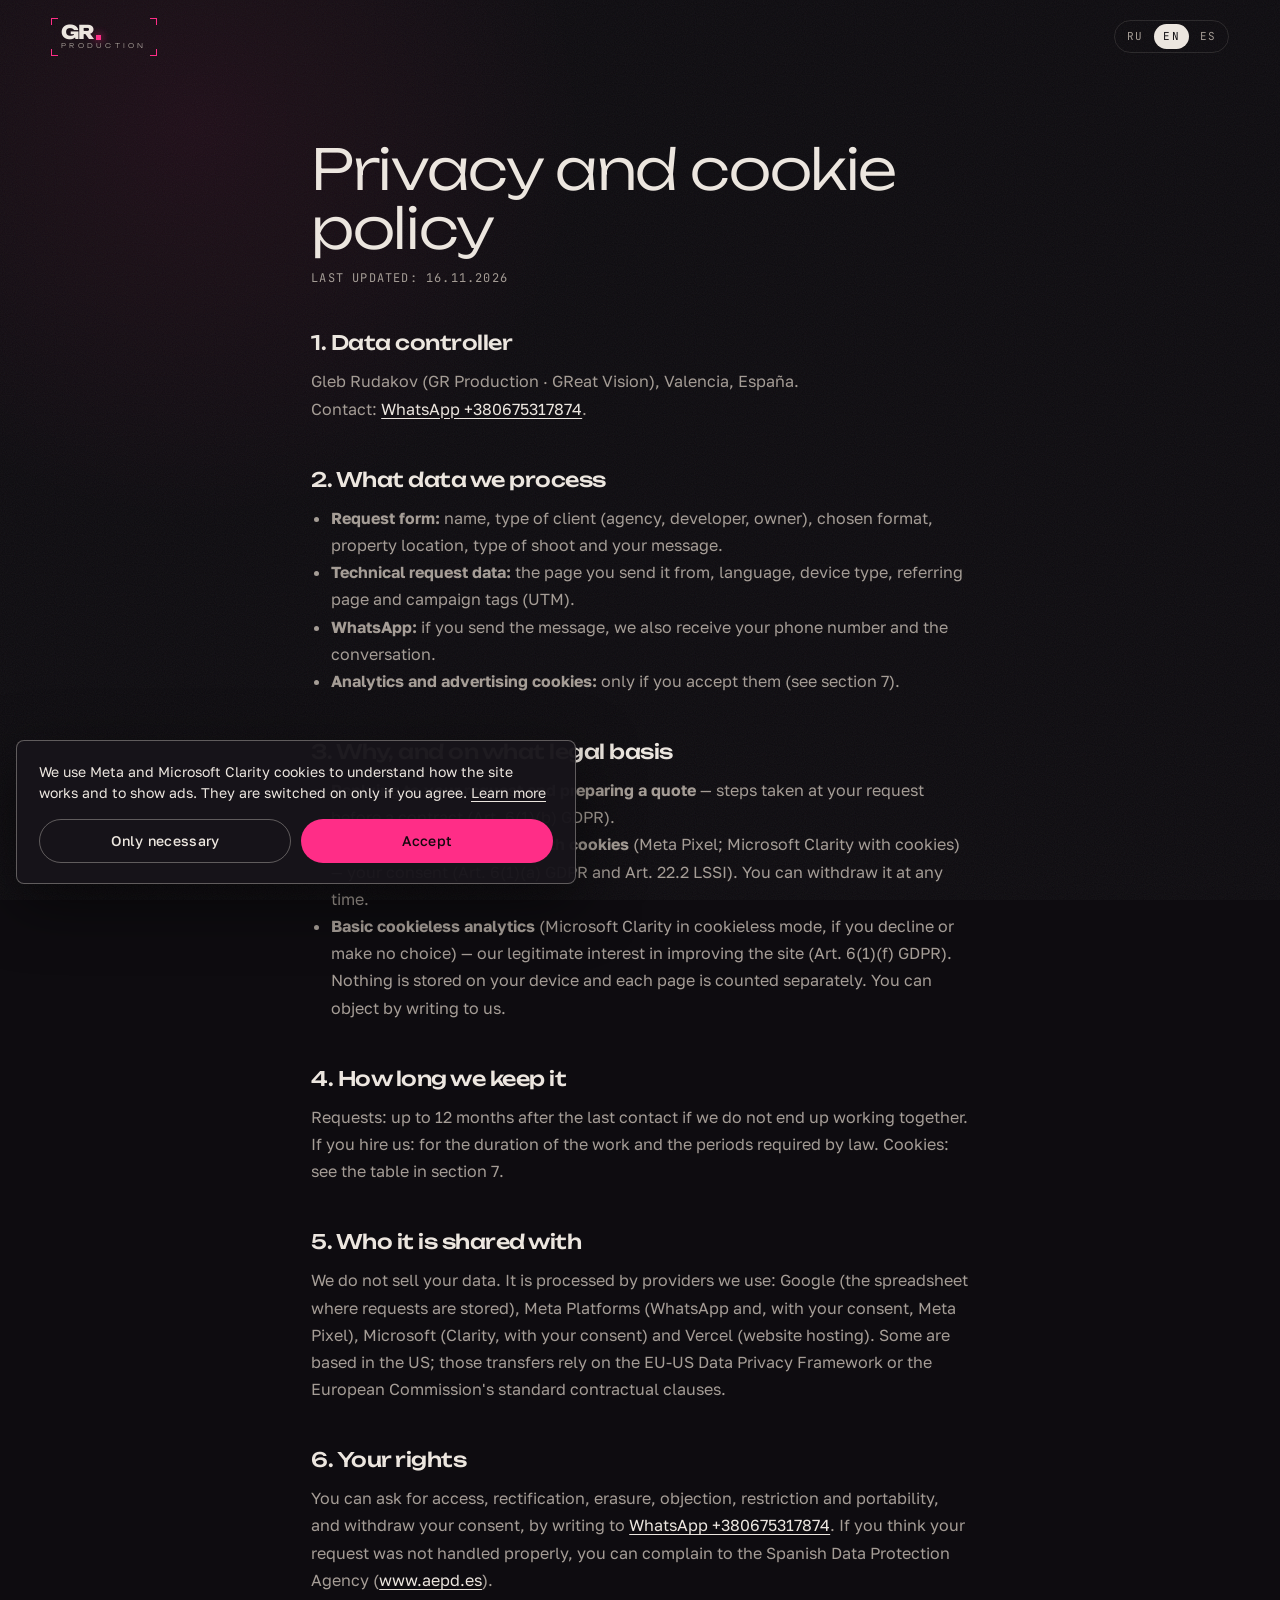
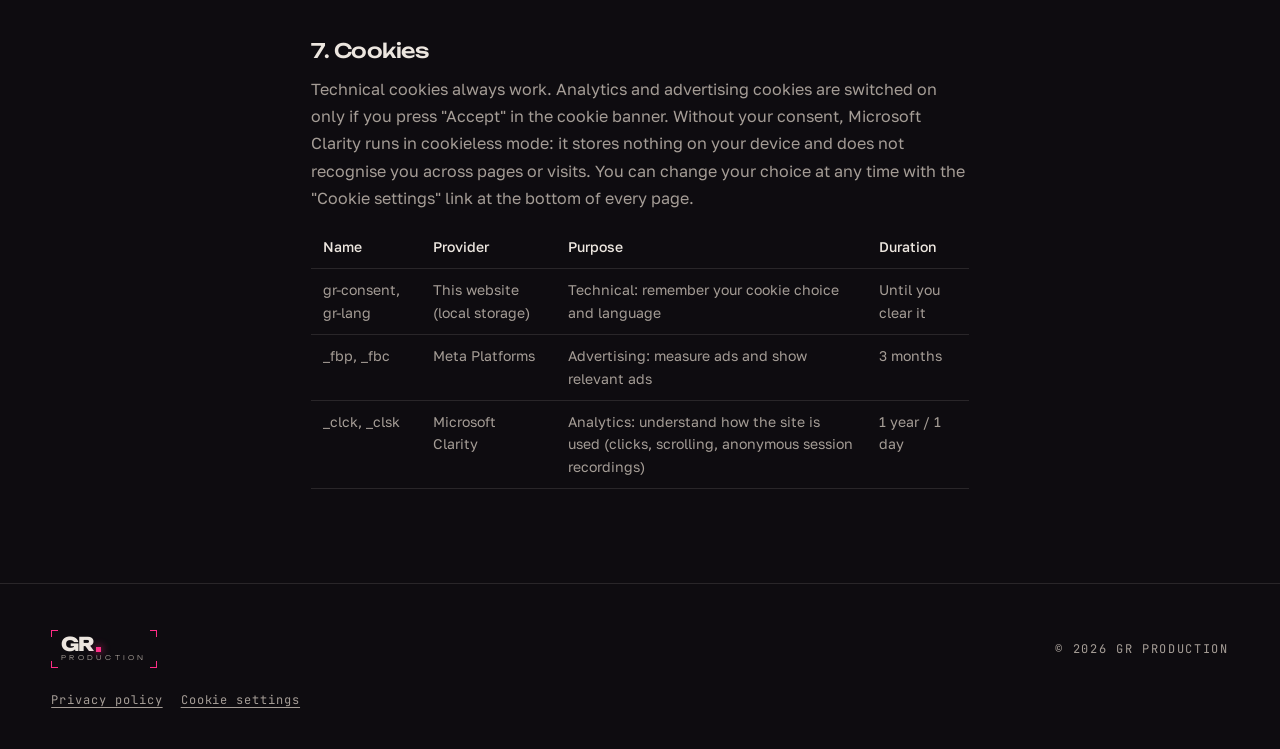
==== commit 01c9dbf4: "Run Microsoft Clarity cookieless for visitors without consent - Clarity now loads for every visitor " ====
--- a/privacy/index.html
+++ b/privacy/index.html
@@ -11,17 +11,22 @@
 <link rel="preconnect" href="https://fonts.gstatic.com" crossorigin>
 <link href="https://fonts.googleapis.com/css2?family=Unbounded:wght@300;500&family=Golos+Text:wght@400;500&family=JetBrains+Mono:wght@400&display=swap" rel="stylesheet">
 <link rel="stylesheet" href="../assets/site.css">
-<!-- Tracking: loaded only after cookie consent (same loader as the other pages). -->
+<!-- Tracking. Microsoft Clarity runs for everyone: cookieless (consent "denied") until the visitor accepts cookies.
+     Meta Pixel loads only after "Accept" in the cookie banner (see assets/site.js). -->
 <script>
 (function(){
+  var consented=false;try{consented=localStorage.getItem('gr-consent')==='all'}catch(e){}
+  /* Microsoft Clarity */
+  (function(c,l,a,r,i,t,y){
+      c[a]=c[a]||function(){(c[a].q=c[a].q||[]).push(arguments)};
+      t=l.createElement(r);t.async=1;t.src="https://www.clarity.ms/tag/"+i;
+      y=l.getElementsByTagName(r)[0];y.parentNode.insertBefore(t,y);
+  })(window, document, "clarity", "script", "zehzh2i2qh");
+  window.clarity('consentv2',{ad_Storage:consented?'granted':'denied',analytics_Storage:consented?'granted':'denied'});
   window.grLoadTracking=function(){
     if(window.grTrackingLoaded)return;window.grTrackingLoaded=true;
-    (function(c,l,a,r,i,t,y){
-        c[a]=c[a]||function(){(c[a].q=c[a].q||[]).push(arguments)};
-        t=l.createElement(r);t.async=1;t.src="https://www.clarity.ms/tag/"+i;
-        y=l.getElementsByTagName(r)[0];y.parentNode.insertBefore(t,y);
-    })(window, document, "clarity", "script", "zehzh2i2qh");
     window.clarity('consentv2',{ad_Storage:'granted',analytics_Storage:'granted'});
+    /* Meta Pixel */
     !function(f,b,e,v,n,t,s)
     {if(f.fbq)return;n=f.fbq=function(){n.callMethod?
     n.callMethod.apply(n,arguments):n.queue.push(arguments)};
@@ -33,7 +38,7 @@
     fbq('init', '2116482185898263');
     fbq('track', 'PageView');
   };
-  try{if(localStorage.getItem('gr-consent')==='all')window.grLoadTracking()}catch(e){}
+  if(consented)window.grLoadTracking();
 })();
 </script>
 </head>
@@ -71,7 +76,8 @@
   <h2>3. Para qué y con qué base legal</h2>
   <ul>
     <li><b>Responder a tu solicitud y preparar un presupuesto</b> — medidas precontractuales a petición tuya (art. 6.1.b RGPD).</li>
-    <li><b>Analítica y publicidad</b> (Meta Pixel, Microsoft Clarity) — tu consentimiento (art. 6.1.a RGPD y art. 22.2 LSSI). Puedes retirarlo en cualquier momento.</li>
+    <li><b>Publicidad y analítica con cookies</b> (Meta Pixel; Microsoft Clarity con cookies) — tu consentimiento (art. 6.1.a RGPD y art. 22.2 LSSI). Puedes retirarlo en cualquier momento.</li>
+    <li><b>Analítica básica sin cookies</b> (Microsoft Clarity en modo sin cookies, si no aceptas o no eliges) — nuestro interés legítimo en mejorar la web (art. 6.1.f RGPD). No se guarda nada en tu dispositivo y cada página se cuenta por separado. Puedes oponerte escribiéndonos.</li>
   </ul>
 
   <h2>4. Cuánto tiempo los conservamos</h2>
@@ -84,7 +90,7 @@
   <p>Puedes pedir acceso, rectificación, supresión, oposición, limitación y portabilidad de tus datos, y retirar tu consentimiento, escribiendo a <span data-legal="contact"></span>. Si crees que no hemos atendido bien tu petición, puedes reclamar ante la Agencia Española de Protección de Datos (<a href="https://www.aepd.es" target="_blank" rel="noopener">www.aepd.es</a>).</p>
 
   <h2>7. Cookies</h2>
-  <p>Las cookies técnicas funcionan siempre. Las de analítica y publicidad solo se activan si pulsas «Aceptar» en el aviso de cookies. Puedes cambiar tu elección en cualquier momento con el enlace «Configuración de cookies» al pie de cada página.</p>
+  <p>Las cookies técnicas funcionan siempre. Las de analítica y publicidad solo se activan si pulsas «Aceptar» en el aviso de cookies. Sin tu consentimiento, Microsoft Clarity funciona en modo sin cookies: no guarda nada en tu dispositivo y no te reconoce entre páginas ni visitas. Puedes cambiar tu elección en cualquier momento con el enlace «Configuración de cookies» al pie de cada página.</p>
   <table>
     <thead><tr><th>Nombre</th><th>Proveedor</th><th>Finalidad</th><th>Duración</th></tr></thead>
     <tbody>
@@ -114,7 +120,8 @@
   <h2>3. Зачем и на каком основании</h2>
   <ul>
     <li><b>Ответить на заявку и подготовить расчёт</b> — действия до заключения договора по вашему запросу (ст. 6.1.b GDPR).</li>
-    <li><b>Аналитика и реклама</b> (Meta Pixel, Microsoft Clarity) — ваше согласие (ст. 6.1.a GDPR и ст. 22.2 LSSI). Его можно отозвать в любой момент.</li>
+    <li><b>Реклама и аналитика с cookie</b> (Meta Pixel; Microsoft Clarity с cookie) — ваше согласие (ст. 6.1.a GDPR и ст. 22.2 LSSI). Его можно отозвать в любой момент.</li>
+    <li><b>Базовая аналитика без cookie</b> (Microsoft Clarity в режиме без cookie, если вы отказались или не сделали выбор) — наш законный интерес улучшать сайт (ст. 6.1.f GDPR). На ваше устройство ничего не записывается, каждая страница учитывается отдельно. Вы можете возразить, написав нам.</li>
   </ul>
 
   <h2>4. Сколько храним</h2>
@@ -127,7 +134,7 @@
   <p>Вы можете запросить доступ к своим данным, их исправление, удаление, ограничение обработки и перенос, возразить против обработки и отозвать согласие, написав на <span data-legal="contact"></span>. Если считаете, что ваш запрос не выполнен, можно подать жалобу в Испанское агентство по защите данных (<a href="https://www.aepd.es" target="_blank" rel="noopener">www.aepd.es</a>).</p>
 
   <h2>7. Cookie</h2>
-  <p>Технические cookie работают всегда. Cookie аналитики и рекламы включаются, только если вы нажмёте «Принять» в баннере. Изменить выбор можно в любой момент по ссылке «Настройки cookie» внизу каждой страницы.</p>
+  <p>Технические cookie работают всегда. Cookie аналитики и рекламы включаются, только если вы нажмёте «Принять» в баннере. Без вашего согласия Microsoft Clarity работает без cookie: ничего не записывает на устройство и не узнаёт вас между страницами и визитами. Изменить выбор можно в любой момент по ссылке «Настройки cookie» внизу каждой страницы.</p>
   <table>
     <thead><tr><th>Название</th><th>Сервис</th><th>Назначение</th><th>Срок</th></tr></thead>
     <tbody>
@@ -157,7 +164,8 @@
   <h2>3. Why, and on what legal basis</h2>
   <ul>
     <li><b>Replying to your request and preparing a quote</b> — steps taken at your request before a contract (Art. 6(1)(b) GDPR).</li>
-    <li><b>Analytics and advertising</b> (Meta Pixel, Microsoft Clarity) — your consent (Art. 6(1)(a) GDPR and Art. 22.2 LSSI). You can withdraw it at any time.</li>
+    <li><b>Advertising and analytics with cookies</b> (Meta Pixel; Microsoft Clarity with cookies) — your consent (Art. 6(1)(a) GDPR and Art. 22.2 LSSI). You can withdraw it at any time.</li>
+    <li><b>Basic cookieless analytics</b> (Microsoft Clarity in cookieless mode, if you decline or make no choice) — our legitimate interest in improving the site (Art. 6(1)(f) GDPR). Nothing is stored on your device and each page is counted separately. You can object by writing to us.</li>
   </ul>
 
   <h2>4. How long we keep it</h2>
@@ -170,7 +178,7 @@
   <p>You can ask for access, rectification, erasure, objection, restriction and portability, and withdraw your consent, by writing to <span data-legal="contact"></span>. If you think your request was not handled properly, you can complain to the Spanish Data Protection Agency (<a href="https://www.aepd.es" target="_blank" rel="noopener">www.aepd.es</a>).</p>
 
   <h2>7. Cookies</h2>
-  <p>Technical cookies always work. Analytics and advertising cookies are switched on only if you press "Accept" in the cookie banner. You can change your choice at any time with the "Cookie settings" link at the bottom of every page.</p>
+  <p>Technical cookies always work. Analytics and advertising cookies are switched on only if you press "Accept" in the cookie banner. Without your consent, Microsoft Clarity runs in cookieless mode: it stores nothing on your device and does not recognise you across pages or visits. You can change your choice at any time with the "Cookie settings" link at the bottom of every page.</p>
   <table>
     <thead><tr><th>Name</th><th>Provider</th><th>Purpose</th><th>Duration</th></tr></thead>
     <tbody>
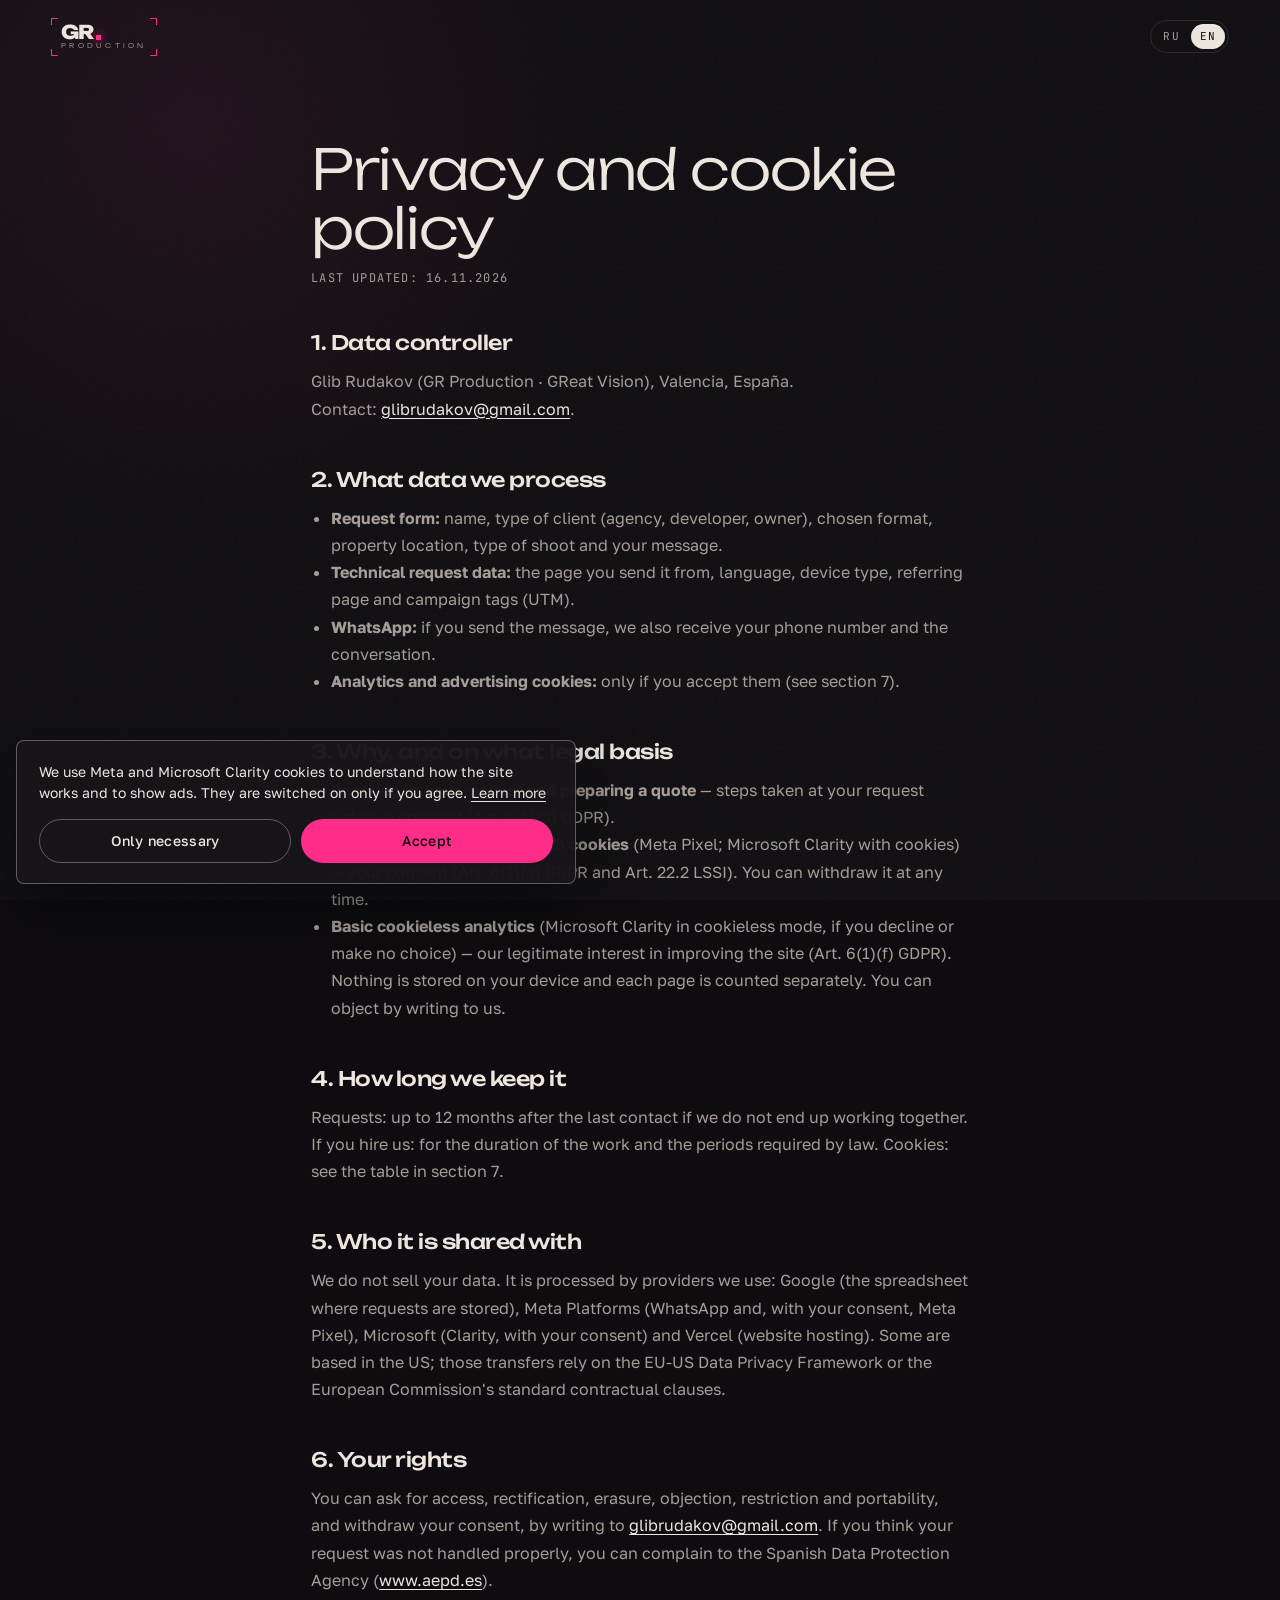
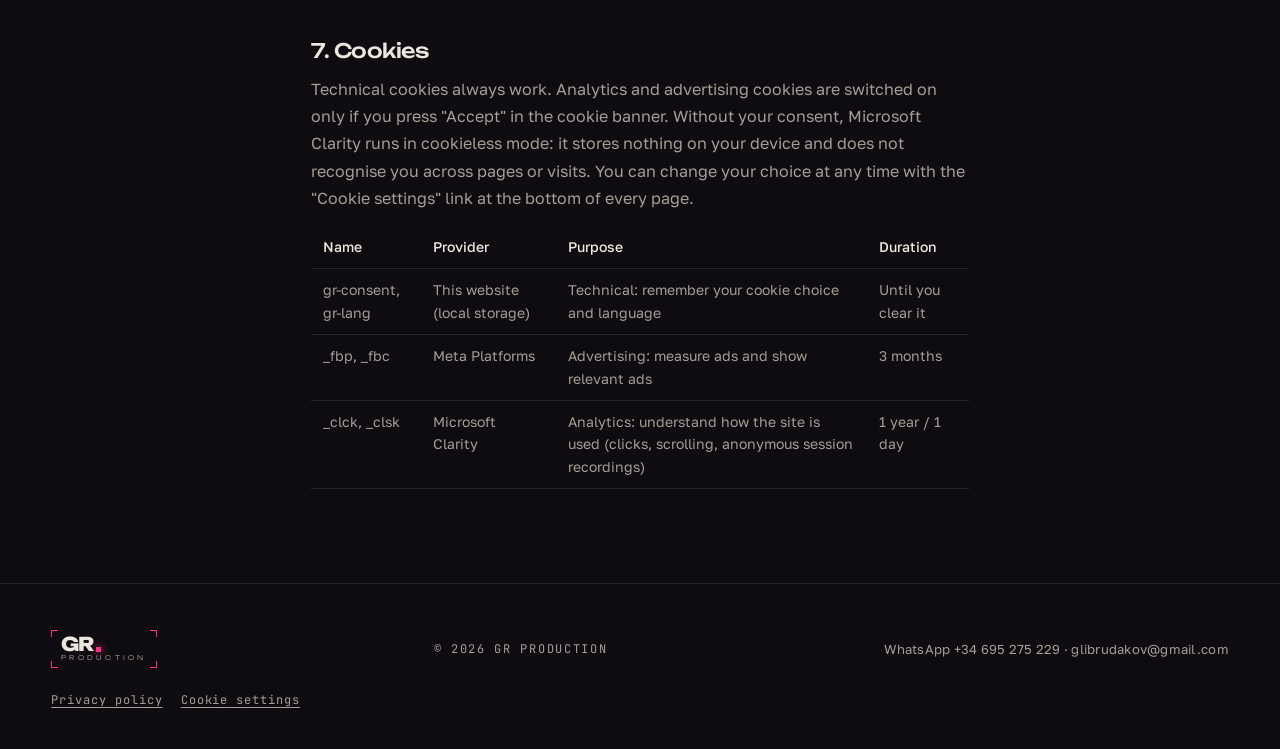
==== commit 6a989473: "Turn off the Spanish version: RU/EN only; device language es/ca/gl/eu/en -> English, everything else" ====
--- a/privacy/index.html
+++ b/privacy/index.html
@@ -1,5 +1,5 @@
 <!doctype html>
-<html lang="es">
+<html lang="ru">
 <head>
 <meta charset="utf-8">
 <meta name="viewport" content="width=device-width, initial-scale=1">
@@ -49,9 +49,8 @@
 <nav class="nav solid" id="nav" aria-label="Main">
   <a class="logo" href="../" aria-label="GR Production"><span class="grlogo" aria-hidden="true"><i></i><i></i><i></i><i></i><b>GR</b><small>PRODUCTION</small></span></a>
   <div class="lang" role="group" aria-label="Language" style="margin-left:auto">
-    <button type="button" data-lang="ru" aria-pressed="false">RU</button>
+    <button type="button" data-lang="ru" aria-pressed="true">RU</button>
     <button type="button" data-lang="en" aria-pressed="false">EN</button>
-    <button type="button" data-lang="es" aria-pressed="true">ES</button>
   </div>
 </nav>
 
--- a/assets/site.css
+++ b/assets/site.css
@@ -1,3 +1,4 @@
+[hidden]{display:none!important}
 :root{
   color-scheme:dark;
   --canvas:#0e0c10;
@@ -254,7 +255,7 @@
 .steps p{color:var(--text-2);font-size:15px;max-width:44ch}
 .recbox{position:relative;background:var(--panel);border-radius:6px;aspect-ratio:1/1;display:grid;place-items:center;overflow:hidden;max-width:520px;width:100%;justify-self:center}
 .recbox .tc{position:absolute;top:18px;left:18px;right:18px;display:flex;justify-content:space-between}
-.recbtn{position:relative;width:min(52%,240px);aspect-ratio:1;border-radius:50%;border:0;background:none;cursor:pointer;display:grid;place-items:center;touch-action:none;-webkit-user-select:none;user-select:none}
+.recbtn{position:relative;width:min(52%,240px);aspect-ratio:1;border-radius:50%;border:0;background:none;cursor:pointer;display:grid;place-items:center;touch-action:pan-y;-webkit-user-select:none;user-select:none;-webkit-touch-callout:none}
 .recbtn svg{position:absolute;inset:0;width:100%;height:100%}
 .recbtn .trk{stroke:var(--line-strong)}
 .recbtn .prog{stroke:var(--accent);stroke-dasharray:597;stroke-dashoffset:calc(597 * (1 - var(--h,0)));transform:rotate(-90deg);transform-origin:50% 50%}
@@ -443,3 +444,97 @@
 .legal [data-l]{display:none}
 html[lang="ru"] .legal [data-l="ru"],html[lang="en"] .legal [data-l="en"],html[lang="es"] .legal [data-l="es"]{display:block}
 @media (max-width:560px){.legal table,.legal thead,.legal tbody,.legal tr,.legal th,.legal td{display:block}.legal thead{display:none}.legal td{border:0;padding:4px 0}.legal tr{border-bottom:1px solid var(--line);padding:10px 0}}
+
+/* ===== REC in the works section: standby -> live ===== */
+.reccue{display:flex;align-items:center;gap:18px;margin-top:40px;padding:12px 24px 12px 12px;border:1px solid rgba(255,45,135,.7);border-radius:999px;width:fit-content;max-width:100%;background:rgba(23,20,26,.6);box-shadow:0 0 0 0 rgba(255,45,135,0);transition:box-shadow .6s var(--ease),border-color .6s var(--ease),background .6s var(--ease);animation:recbreath 2.4s ease-in-out infinite}
+@keyframes recbreath{50%{box-shadow:0 0 18px 0 rgba(255,45,135,.22)}}
+#work.rec-live .reccue{animation:none;border-color:var(--accent);background:rgba(255,45,135,.07);box-shadow:0 0 28px 2px rgba(255,45,135,.38),inset 0 0 14px rgba(255,45,135,.14)}
+.recwrap .reccue{margin:0 0 22px}
+
+.recgo{position:relative;flex:0 0 64px;width:64px;height:64px;border:0;border-radius:50%;background:none;cursor:pointer;display:grid;place-items:center;touch-action:manipulation;-webkit-user-select:none;user-select:none;-webkit-touch-callout:none}
+.recgo svg{position:absolute;inset:0;width:100%;height:100%}
+.recgo .trk{fill:none;stroke:rgba(255,45,135,.55);stroke-width:1.5}
+.recgo .prog{fill:none;stroke:var(--accent);stroke-width:3;stroke-linecap:round;stroke-dasharray:188.5;stroke-dashoffset:calc(188.5 * (1 - var(--h,0)));transform:rotate(-90deg);transform-origin:50% 50%}
+.recgo .core{width:42%;aspect-ratio:1;border-radius:50%;background:var(--accent);box-shadow:0 0 18px rgba(255,45,135,.6);animation:recpulse 1.6s ease-in-out infinite;transition:border-radius .35s var(--ease)}
+.recgo[aria-pressed="true"] .core{border-radius:24%;animation:none}
+.recgo:focus-visible{outline:2px solid var(--accent);outline-offset:4px}
+@keyframes recpulse{50%{transform:scale(.84);box-shadow:0 0 6px rgba(255,45,135,.35)}}
+.recinfo{display:flex;flex-direction:column;gap:8px;min-width:0}
+.recmeta{display:flex;gap:8px;flex-wrap:wrap}
+.recinfo p{margin:0;font-size:15px;line-height:1.4;color:var(--text)}
+#work.rec-standby .recmeta .rec i{background:var(--text-2);box-shadow:none;animation:none}
+#work .reel .screen{transition:filter .9s var(--ease) var(--d,0s),transform 1.2s var(--ease-out)}
+#work .reel .hud{transition:opacity .6s var(--ease) var(--d,0s)}
+#work.rec-standby .reel .screen{filter:grayscale(.9) brightness(.62)}
+#work.rec-standby .reel .hud{opacity:.55}
+@media (max-width:560px){.reccue{border-radius:14px;width:100%;padding:12px 14px 12px 12px}}
+
+/* sections where the old REC box was removed */
+.process-solo{grid-template-columns:1fr}
+@media (min-width:900px){.process-solo .deliv{display:grid;grid-template-columns:repeat(3,minmax(0,1fr));gap:16px}}
+
+@media (prefers-reduced-motion:reduce){.reccue{animation:none}}
+
+/* HERO WALL (variant A): static first screen, self-moving reel wall, normal scroll */
+#hero.hwall{height:auto;position:relative;overflow:hidden}
+.hw-in{position:relative;min-height:100vh;min-height:100svh;max-width:1440px;margin:0 auto;display:grid;grid-template-columns:minmax(0,5fr) minmax(0,6fr);align-items:center;gap:clamp(32px,4vw,72px);padding:110px var(--pad) 56px}
+.hw-copy{position:relative;z-index:2;max-width:620px}
+.hw-kick{display:block;margin-bottom:22px;color:var(--text-2)}
+.hwall h1{font:300 clamp(40px,4.6vw,76px)/1.02 var(--display);letter-spacing:-.025em;text-wrap:balance}
+.hw-rot{margin-top:22px;min-height:2.6em;font:400 clamp(18px,1.55vw,24px)/1.3 var(--display);color:var(--accent)}
+.hw-rot span{display:inline-block;transition:opacity .45s var(--ease),transform .45s var(--ease)}
+.hw-rot span.out{opacity:0;transform:translateY(8px)}
+.hw-sub{margin-top:14px;font-size:clamp(16px,1.15vw,18px);color:var(--text-2);max-width:44ch}
+.hwall .ctas{display:flex;gap:12px;flex-wrap:wrap;margin-top:30px}
+.hw-facts{list-style:none;padding:0;margin:40px 0 0;display:grid;grid-template-columns:repeat(3,minmax(0,1fr));gap:18px;border-top:1px solid var(--line);padding-top:22px}
+.hw-facts b{display:block;font:300 clamp(24px,2.2vw,34px)/1 var(--display);letter-spacing:-.02em;color:var(--text)}
+.hw-facts span{display:block;margin-top:8px;font-size:13px;line-height:1.35;color:var(--text-2)}
+.hw-wall{position:absolute;top:76px;bottom:0;right:var(--pad);width:calc(55% - var(--pad));display:grid;grid-template-columns:repeat(3,minmax(0,1fr));gap:16px;-webkit-mask-image:linear-gradient(transparent,#000 14%,#000 86%,transparent);mask-image:linear-gradient(transparent,#000 14%,#000 86%,transparent)}
+.hw-col{overflow:hidden;position:relative}
+.hw-track{display:flex;flex-direction:column;animation:hwup var(--dur,60s) linear infinite;will-change:transform}
+.hw-c1 .hw-track{--dur:64s}
+.hw-c2 .hw-track{--dur:76s;animation-direction:reverse}
+.hw-c3 .hw-track{--dur:58s;margin-top:-30%}
+.hw-col:hover .hw-track{animation-play-state:paused}
+.hwall.paused .hw-track,.hwall.paused .hw-strack{animation-play-state:paused}
+@keyframes hwup{to{transform:translateY(-50%)}}
+.hw-reel{position:relative;display:block;width:100%;aspect-ratio:9/16;margin:0 0 16px;padding:0;border:0;background:#000;cursor:pointer;flex:none}
+.hw-scr{position:absolute;inset:0;overflow:hidden;border-radius:4px;background:#111 center/cover no-repeat;transition:transform .6s var(--ease-out),filter .6s var(--ease)}
+.hw-scr video{position:absolute;inset:0;width:100%;height:100%;object-fit:cover;opacity:0;transition:opacity .6s var(--ease)}
+.hw-reel.playing .hw-scr video{opacity:1}
+.hw-reel:hover .hw-scr{transform:scale(1.03)}
+.hw-reel:focus-visible{outline:2px solid var(--accent);outline-offset:3px}
+.hw-strip{display:none}
+@media (max-width:1180px) and (min-width:721px){.hw-in{grid-template-columns:minmax(0,6fr) minmax(0,5fr)}.hw-wall{width:calc(45% - var(--pad));grid-template-columns:repeat(2,minmax(0,1fr))}.hw-c3{display:none}.hw-facts{grid-template-columns:1fr 1fr 1fr;gap:12px}}
+/* phones and portrait tablets: copy on top, self-moving horizontal strip below */
+@media (max-width:720px),(orientation:portrait) and (max-width:1024px){
+  .hw-in{display:flex;flex-direction:column;align-items:stretch;justify-content:flex-start;gap:0;padding:92px 0 40px;min-height:0}
+  .hw-copy{display:contents}
+  .hw-copy>*{padding-left:var(--pad);padding-right:var(--pad);max-width:640px}
+  .hw-kick{order:1;margin-bottom:14px}
+  .hwall h1{order:2}
+  .hw-rot{order:3}
+  .hw-strip{order:4;margin-top:18px}
+  .hwall .ctas{order:5;margin-top:22px}
+  .hw-sub{order:6;margin-top:26px}
+  .hw-facts{order:7;margin-left:var(--pad);margin-right:var(--pad);padding-left:0;padding-right:0}
+  .hwall h1{font-size:clamp(34px,9.4vw,60px)}
+  .hw-rot{min-height:2.6em;font-size:clamp(17px,4.6vw,22px);margin-top:12px}
+  .hw-facts{margin-top:28px;gap:12px;padding-top:18px}
+  .hw-facts b{font-size:clamp(22px,6.4vw,30px)}
+  .hw-facts span{font-size:12px}
+  .hw-wall{display:none}
+  .hw-strip{display:block;overflow-x:auto;overflow-y:hidden;scrollbar-width:none;-webkit-overflow-scrolling:touch}
+  .hw-strip::-webkit-scrollbar{display:none}
+  .hw-strack{display:flex;gap:12px;padding:0 var(--pad);width:max-content}
+  .hw-strip .hw-reel{width:clamp(100px,28vw,170px);margin:0}
+}
+@media (prefers-reduced-motion:reduce){.hw-track{animation:none}.hw-rot span{transition:none}}
+
+/* direct contacts */
+.ct-direct{margin-top:18px;font-size:15px;color:var(--text-2);line-height:1.6}
+.ct-direct a{color:var(--text);text-decoration:underline;text-decoration-color:rgba(255,45,135,.6);text-underline-offset:3px;white-space:nowrap}
+.ct-direct a:hover{color:var(--accent)}
+.foot-contact{font-size:13px;color:var(--text-2);letter-spacing:.02em}
+.foot-contact a{color:inherit;text-decoration:none;white-space:nowrap}
+.foot-contact a:hover{color:var(--accent)}
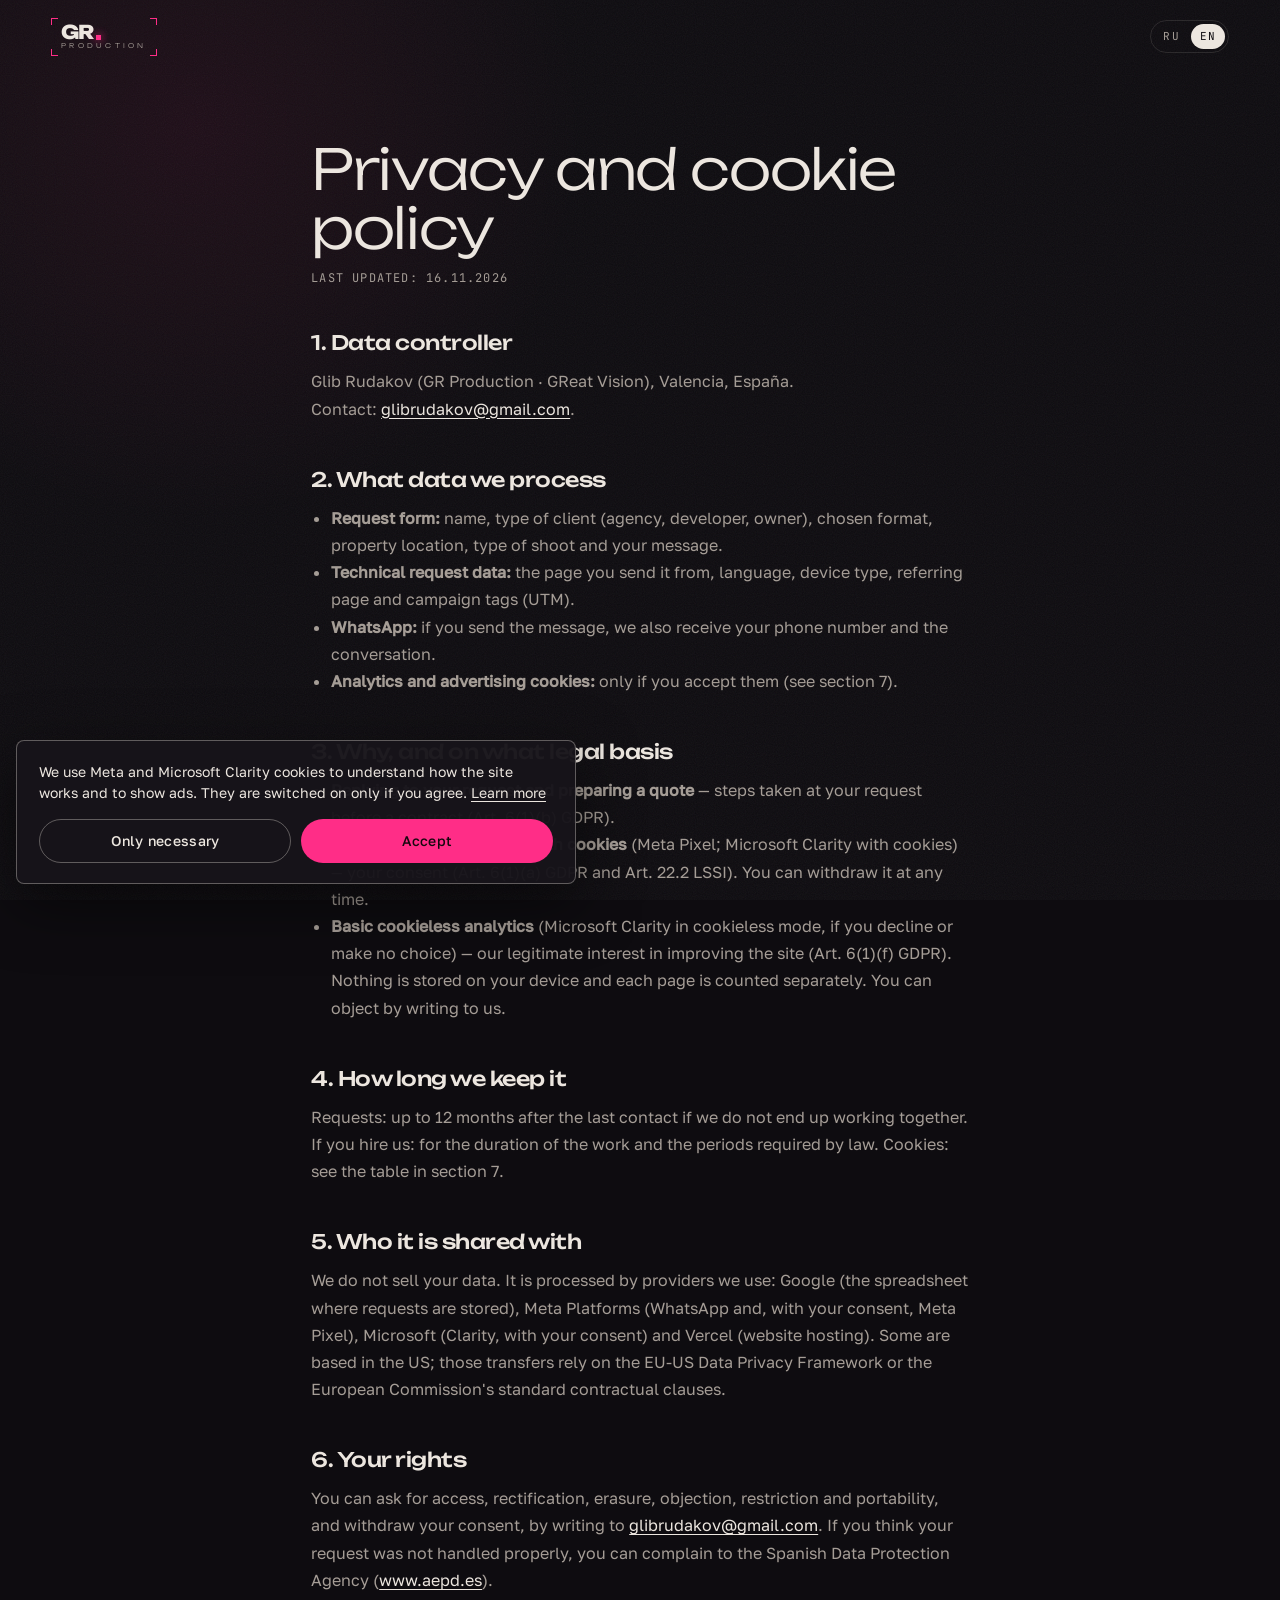
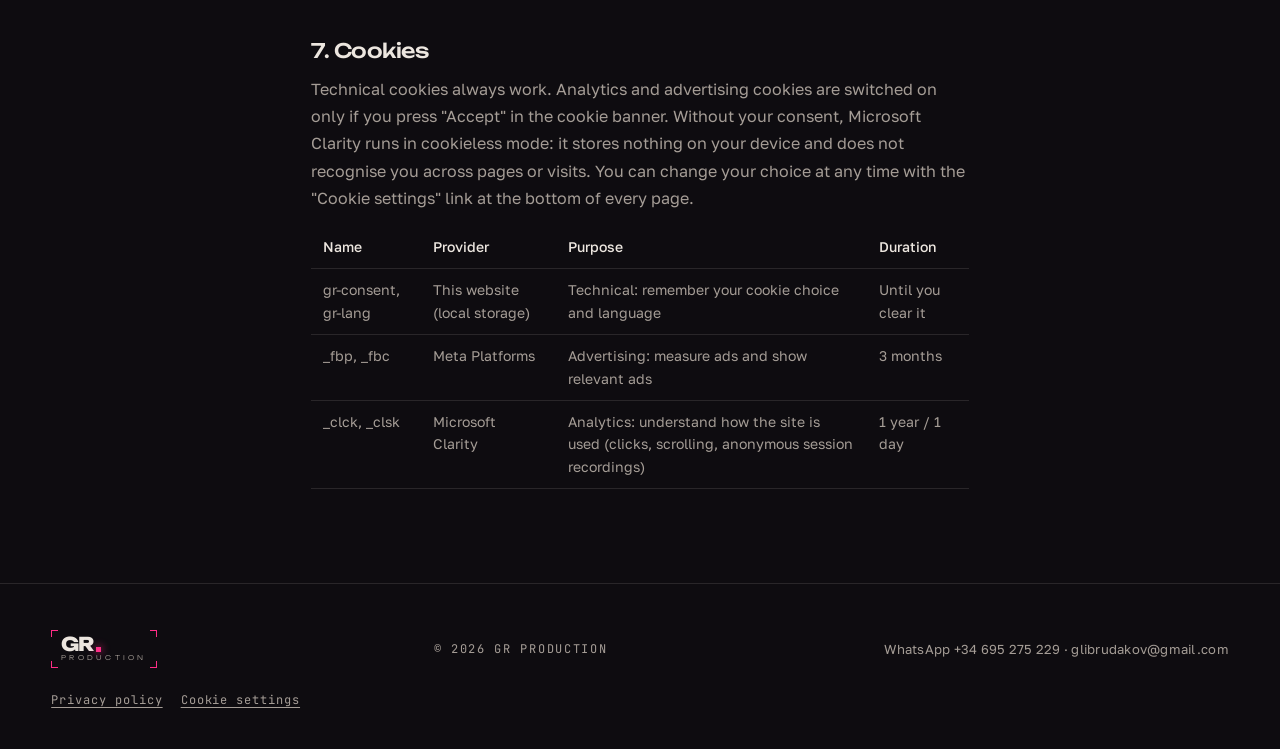
==== commit 6efc99e0: "Real estate first screen: reel wall from 12 villa moments, benefit headline, CTA and proof facts, no" ====
--- a/privacy/index.html
+++ b/privacy/index.html
@@ -7,9 +7,9 @@
 <meta name="robots" content="noindex, follow">
 <meta name="theme-color" content="#0e0c10">
 <link rel="icon" href="data:image/svg+xml,%3Csvg xmlns='http://www.w3.org/2000/svg' viewBox='0 0 64 64'%3E%3Crect width='64' height='64' rx='12' fill='%230e0c10'/%3E%3Cpath d='M10 22V10h12M42 10h12v12M54 42v12H42M22 54H10V42' stroke='%23ece6df' stroke-width='3' fill='none'/%3E%3Cpath d='M36 18 28 46' stroke='%23ff2d87' stroke-width='4' stroke-linecap='round'/%3E%3C/svg%3E">
-<link rel="preconnect" href="https://fonts.googleapis.com">
-<link rel="preconnect" href="https://fonts.gstatic.com" crossorigin>
-<link href="https://fonts.googleapis.com/css2?family=Unbounded:wght@300;500&family=Golos+Text:wght@400;500&family=JetBrains+Mono:wght@400&display=swap" rel="stylesheet">
+<link rel="preload" href="../assets/fonts/golos-text-cyrillic-400-normal.woff2" as="font" type="font/woff2" crossorigin>
+<link rel="preload" href="../assets/fonts/unbounded-cyrillic-300-normal.woff2" as="font" type="font/woff2" crossorigin>
+<link rel="stylesheet" href="../assets/fonts/fonts.css">
 <link rel="stylesheet" href="../assets/site.css">
 <!-- Tracking. Microsoft Clarity runs for everyone: cookieless (consent "denied") until the visitor accepts cookies.
      Meta Pixel loads only after "Accept" in the cookie banner (see assets/site.js). -->
--- a/assets/fonts/fonts.css
+++ b/assets/fonts/fonts.css
@@ -0,0 +1,13 @@
+/* self-hosted fonts (were Google Fonts) — cyrillic + latin subsets */
+@font-face{font-family:'Unbounded';font-style:normal;font-weight:300;font-display:swap;src:url(unbounded-cyrillic-300-normal.woff2) format('woff2');unicode-range:U+0301,U+0400-045F,U+0490-0491,U+04B0-04B1,U+2116}
+@font-face{font-family:'Unbounded';font-style:normal;font-weight:300;font-display:swap;src:url(unbounded-latin-300-normal.woff2) format('woff2');unicode-range:U+0000-00FF,U+0131,U+0152-0153,U+02BB-02BC,U+02C6,U+02DA,U+02DC,U+0304,U+0308,U+0329,U+2000-206F,U+20AC,U+2122,U+2191,U+2193,U+2212,U+2215,U+FEFF,U+FFFD}
+@font-face{font-family:'Unbounded';font-style:normal;font-weight:500;font-display:swap;src:url(unbounded-cyrillic-500-normal.woff2) format('woff2');unicode-range:U+0301,U+0400-045F,U+0490-0491,U+04B0-04B1,U+2116}
+@font-face{font-family:'Unbounded';font-style:normal;font-weight:500;font-display:swap;src:url(unbounded-latin-500-normal.woff2) format('woff2');unicode-range:U+0000-00FF,U+0131,U+0152-0153,U+02BB-02BC,U+02C6,U+02DA,U+02DC,U+0304,U+0308,U+0329,U+2000-206F,U+20AC,U+2122,U+2191,U+2193,U+2212,U+2215,U+FEFF,U+FFFD}
+@font-face{font-family:'Unbounded';font-style:normal;font-weight:800;font-display:swap;src:url(unbounded-cyrillic-800-normal.woff2) format('woff2');unicode-range:U+0301,U+0400-045F,U+0490-0491,U+04B0-04B1,U+2116}
+@font-face{font-family:'Unbounded';font-style:normal;font-weight:800;font-display:swap;src:url(unbounded-latin-800-normal.woff2) format('woff2');unicode-range:U+0000-00FF,U+0131,U+0152-0153,U+02BB-02BC,U+02C6,U+02DA,U+02DC,U+0304,U+0308,U+0329,U+2000-206F,U+20AC,U+2122,U+2191,U+2193,U+2212,U+2215,U+FEFF,U+FFFD}
+@font-face{font-family:'Golos Text';font-style:normal;font-weight:400;font-display:swap;src:url(golos-text-cyrillic-400-normal.woff2) format('woff2');unicode-range:U+0301,U+0400-045F,U+0490-0491,U+04B0-04B1,U+2116}
+@font-face{font-family:'Golos Text';font-style:normal;font-weight:400;font-display:swap;src:url(golos-text-latin-400-normal.woff2) format('woff2');unicode-range:U+0000-00FF,U+0131,U+0152-0153,U+02BB-02BC,U+02C6,U+02DA,U+02DC,U+0304,U+0308,U+0329,U+2000-206F,U+20AC,U+2122,U+2191,U+2193,U+2212,U+2215,U+FEFF,U+FFFD}
+@font-face{font-family:'Golos Text';font-style:normal;font-weight:500;font-display:swap;src:url(golos-text-cyrillic-500-normal.woff2) format('woff2');unicode-range:U+0301,U+0400-045F,U+0490-0491,U+04B0-04B1,U+2116}
+@font-face{font-family:'Golos Text';font-style:normal;font-weight:500;font-display:swap;src:url(golos-text-latin-500-normal.woff2) format('woff2');unicode-range:U+0000-00FF,U+0131,U+0152-0153,U+02BB-02BC,U+02C6,U+02DA,U+02DC,U+0304,U+0308,U+0329,U+2000-206F,U+20AC,U+2122,U+2191,U+2193,U+2212,U+2215,U+FEFF,U+FFFD}
+@font-face{font-family:'JetBrains Mono';font-style:normal;font-weight:400;font-display:swap;src:url(jetbrains-mono-cyrillic-400-normal.woff2) format('woff2');unicode-range:U+0301,U+0400-045F,U+0490-0491,U+04B0-04B1,U+2116}
+@font-face{font-family:'JetBrains Mono';font-style:normal;font-weight:400;font-display:swap;src:url(jetbrains-mono-latin-400-normal.woff2) format('woff2');unicode-range:U+0000-00FF,U+0131,U+0152-0153,U+02BB-02BC,U+02C6,U+02DA,U+02DC,U+0304,U+0308,U+0329,U+2000-206F,U+20AC,U+2122,U+2191,U+2193,U+2212,U+2215,U+FEFF,U+FFFD}
--- a/assets/site.css
+++ b/assets/site.css
@@ -284,7 +284,7 @@
 .contact h2 em{font-style:normal;color:var(--accent)}
 form{display:grid;gap:18px;background:var(--panel);border-radius:6px;padding:clamp(24px,3vw,40px)}
 label{display:grid;gap:9px}
-label>span{font:400 11px/1 var(--mono);letter-spacing:.14em;text-transform:uppercase;color:var(--text-2)}
+label>span,fieldset>legend{font:500 14px/1.35 var(--body);letter-spacing:0;text-transform:none;color:var(--text)}
 input,select,textarea{background:var(--panel-2);border:1px solid rgba(236,230,223,.3);border-radius:8px;padding:14px 16px;font-size:16px;transition:border-color .3s var(--ease)}
 input::placeholder,textarea::placeholder{color:#857d77}
 input:focus,select:focus,textarea:focus{outline:none;border-color:var(--accent)}
@@ -391,7 +391,7 @@
 /* ===== form extras ===== */
 form .row2{display:grid;grid-template-columns:1fr 1fr;gap:18px}
 fieldset{border:0;margin:0;padding:0;min-width:0;display:grid;gap:9px}
-legend{font:400 11px/1 var(--mono);letter-spacing:.14em;text-transform:uppercase;color:var(--text-2);margin-bottom:9px;padding:0}
+legend{font:500 14px/1.35 var(--body);letter-spacing:0;text-transform:none;color:var(--text);margin-bottom:9px;padding:0}
 .chips{display:flex;flex-wrap:wrap;gap:8px}
 .chips label{position:relative;display:block;cursor:pointer}
 .chips input{position:absolute;opacity:0;width:1px;height:1px}
@@ -531,10 +531,92 @@
 }
 @media (prefers-reduced-motion:reduce){.hw-track{animation:none}.hw-rot span{transition:none}}
 
-/* direct contacts */
-.ct-direct{margin-top:18px;font-size:15px;color:var(--text-2);line-height:1.6}
-.ct-direct a{color:var(--text);text-decoration:underline;text-decoration-color:rgba(255,45,135,.6);text-underline-offset:3px;white-space:nowrap}
-.ct-direct a:hover{color:var(--accent)}
+/* direct contacts: WhatsApp + Telegram buttons */
+.ct-direct{margin-top:26px}
+.ct-lab{font-size:14px;color:var(--text-2);margin:0 0 12px}
+.ct-btns{display:flex;flex-wrap:wrap;gap:10px}
+.ct-btn{display:inline-flex;align-items:center;gap:10px;padding:13px 20px 13px 16px;border-radius:999px;border:1px solid rgba(236,230,223,.22);background:var(--panel-2);color:var(--text);font:500 15px/1 var(--body);text-decoration:none;transition:border-color .25s var(--ease),background .25s var(--ease),transform .25s var(--ease)}
+.ct-btn svg{width:20px;height:20px;flex:none}
+.ct-wa svg{color:#25d366}.ct-tg svg{color:#2aabee}
+.ct-btn:hover{transform:translateY(-1px)}
+.ct-wa:hover{border-color:#25d366;background:rgba(37,211,102,.08)}
+.ct-tg:hover{border-color:#2aabee;background:rgba(42,171,238,.08)}
+.ct-btn:focus-visible{outline:2px solid var(--accent);outline-offset:3px}
+@media (max-width:420px){.ct-btns{display:grid;grid-template-columns:1fr 1fr}.ct-btn{justify-content:center}}
 .foot-contact{font-size:13px;color:var(--text-2);letter-spacing:.02em}
 .foot-contact a{color:inherit;text-decoration:none;white-space:nowrap}
 .foot-contact a:hover{color:var(--accent)}
+
+/* fashion: two reels side by side */
+.cat-b.has-duo{grid-template-columns:minmax(0,6fr) minmax(0,5fr)}
+.duo{display:grid;grid-template-columns:1fr 1fr;gap:16px;align-items:start}
+.duo .reel:nth-child(2){margin-top:18%}
+@media (max-width:900px){.cat-b.has-duo{grid-template-columns:1fr}.cat-b.has-duo .duo{max-width:560px}.cat-b .duo .reel{max-width:none}}
+/* podcasts: one wide horizontal film */
+.reel.reel-h{aspect-ratio:16/9}
+.cat-c .wide{max-width:1100px}
+/* lightbox: horizontal films get a 16:9 frame */
+.lb .box.h{height:auto;width:min(94vw,calc(86vh * 16/9));aspect-ratio:16/9}
+.lb .box.h video{object-fit:contain}
+
+/* ---------- quiz form ---------- */
+.quiz .qprog{display:flex;align-items:center;gap:14px}
+.quiz .qprog .bar{flex:1;height:3px;border-radius:3px;background:rgba(236,230,223,.14);overflow:hidden}
+.quiz .qprog .bar i{display:block;height:100%;width:33.4%;background:var(--accent);border-radius:3px;transition:width .5s var(--ease)}
+.quiz .qcount{font-size:13px;color:var(--text-2);font-variant-numeric:tabular-nums;min-width:36px;text-align:right}
+.quiz .qstep{display:grid;gap:18px;animation:qin .3s ease-out}
+.quiz .qstep[hidden]{display:none}
+@keyframes qin{from{opacity:0}}
+.quiz .qh{font:400 clamp(22px,2vw,26px)/1.2 var(--display);color:var(--text);margin:0 0 2px;padding:0;letter-spacing:-.01em}
+.quiz legend.qh{float:left;width:100%;margin-bottom:16px}
+.quiz legend.qh+*{clear:both}
+.quiz fieldset>legend:not(.qh){margin-bottom:10px}
+.qcards{display:grid;grid-template-columns:repeat(2,minmax(0,1fr));gap:10px}
+.qcards label{position:relative;display:block;cursor:pointer}
+.qcards input,.quiz .chips input{position:absolute;inset:0;width:100%;height:100%;margin:0;opacity:0;cursor:pointer}
+.qcards span{display:flex;align-items:center;min-height:56px;padding:12px 16px;border-radius:10px;border:1px solid rgba(236,230,223,.22);background:var(--panel-2);font-size:15px;line-height:1.25;transition:border-color .25s var(--ease),background .25s var(--ease)}
+.qcards label:hover span{border-color:rgba(236,230,223,.5)}
+.qcards input:checked+span{border-color:var(--accent);background:rgba(255,45,135,.1)}
+.qcards input:focus-visible+span{outline:2px solid var(--accent);outline-offset:3px}
+.qnav{display:flex;gap:10px;margin-top:4px}
+.qnav .qnext,.qnav .qsubmit{flex:1;width:auto}
+.qnav .qback{flex:0 0 auto;width:auto;padding:17px 22px}
+.quiz .opt{font-style:normal;font-weight:400;color:var(--text-2);font-size:13px}
+.quiz label>span b{font-weight:500}
+.quiz .qerr{display:block;min-height:0;font-size:13px;line-height:1.3;color:#ff7aa8}
+.quiz .qerr:empty{display:none}
+.quiz .bad input,.quiz .bad select,.quiz .bad textarea{border-color:#ff4d8d}
+.quiz .bad .chips span,.quiz .bad .qcards span{border-color:rgba(255,77,141,.7)}
+@media (max-width:420px){.qcards span{min-height:52px;font-size:14px;padding:10px 12px}}
+@media (prefers-reduced-motion:reduce){.quiz .qstep{animation:none}.quiz .qprog .bar i{transition:none}}
+.quiz,#contact{overflow-anchor:none}
+.quiz{scroll-margin-top:96px}
+
+/* 7.11: the culinary pair must not grow wider than the screen */
+.cat-a>*,.recwrap{min-width:0}
+.cat-a .pair{grid-template-columns:repeat(2,minmax(0,1fr))}
+.reccue{min-width:0}
+/* 7.5: phones get a still background — no drifting glow, no moving grain (also calmer in in-app browsers) */
+@media (max-width:900px),(pointer:coarse){
+  .env::before{animation:none}
+  .env::after{animation:none;inset:0}
+}
+/* hero strip moves with transform (smooth at any refresh rate) */
+.hw-strack{will-change:transform;backface-visibility:hidden}
+
+/* chat-style review (real messages, shown as bubbles) */
+.quote.chat{gap:10px}
+.quote.chat::before{content:"\201C";display:block;font:500 54px/.6 var(--display);color:var(--accent);margin-bottom:4px}
+.quote.chat p.bubble{align-self:flex-start;max-width:92%;padding:12px 16px;border-radius:16px 16px 16px 4px;background:var(--panel-2);border:1px solid rgba(236,230,223,.1)}
+.quote.chat p.bubble::before{content:none}
+.quote.chat .who{margin-top:12px}
+/* short phones (iPhone SE etc.): keep the buttons on the first screen */
+@media (max-width:720px) and (max-height:700px){
+  .hw-in{padding-top:80px}
+  .hwall h1{font-size:clamp(28px,8.4vw,44px)}
+  .hw-kick{margin-bottom:10px}
+  .hw-rot{font-size:15px;margin-top:8px;min-height:2.5em}
+  .hw-strip{margin-top:12px!important}
+  .hwall .ctas{margin-top:16px!important}
+}
+@media (max-width:720px) and (max-height:620px){.hw-strip .hw-reel{width:84px}}
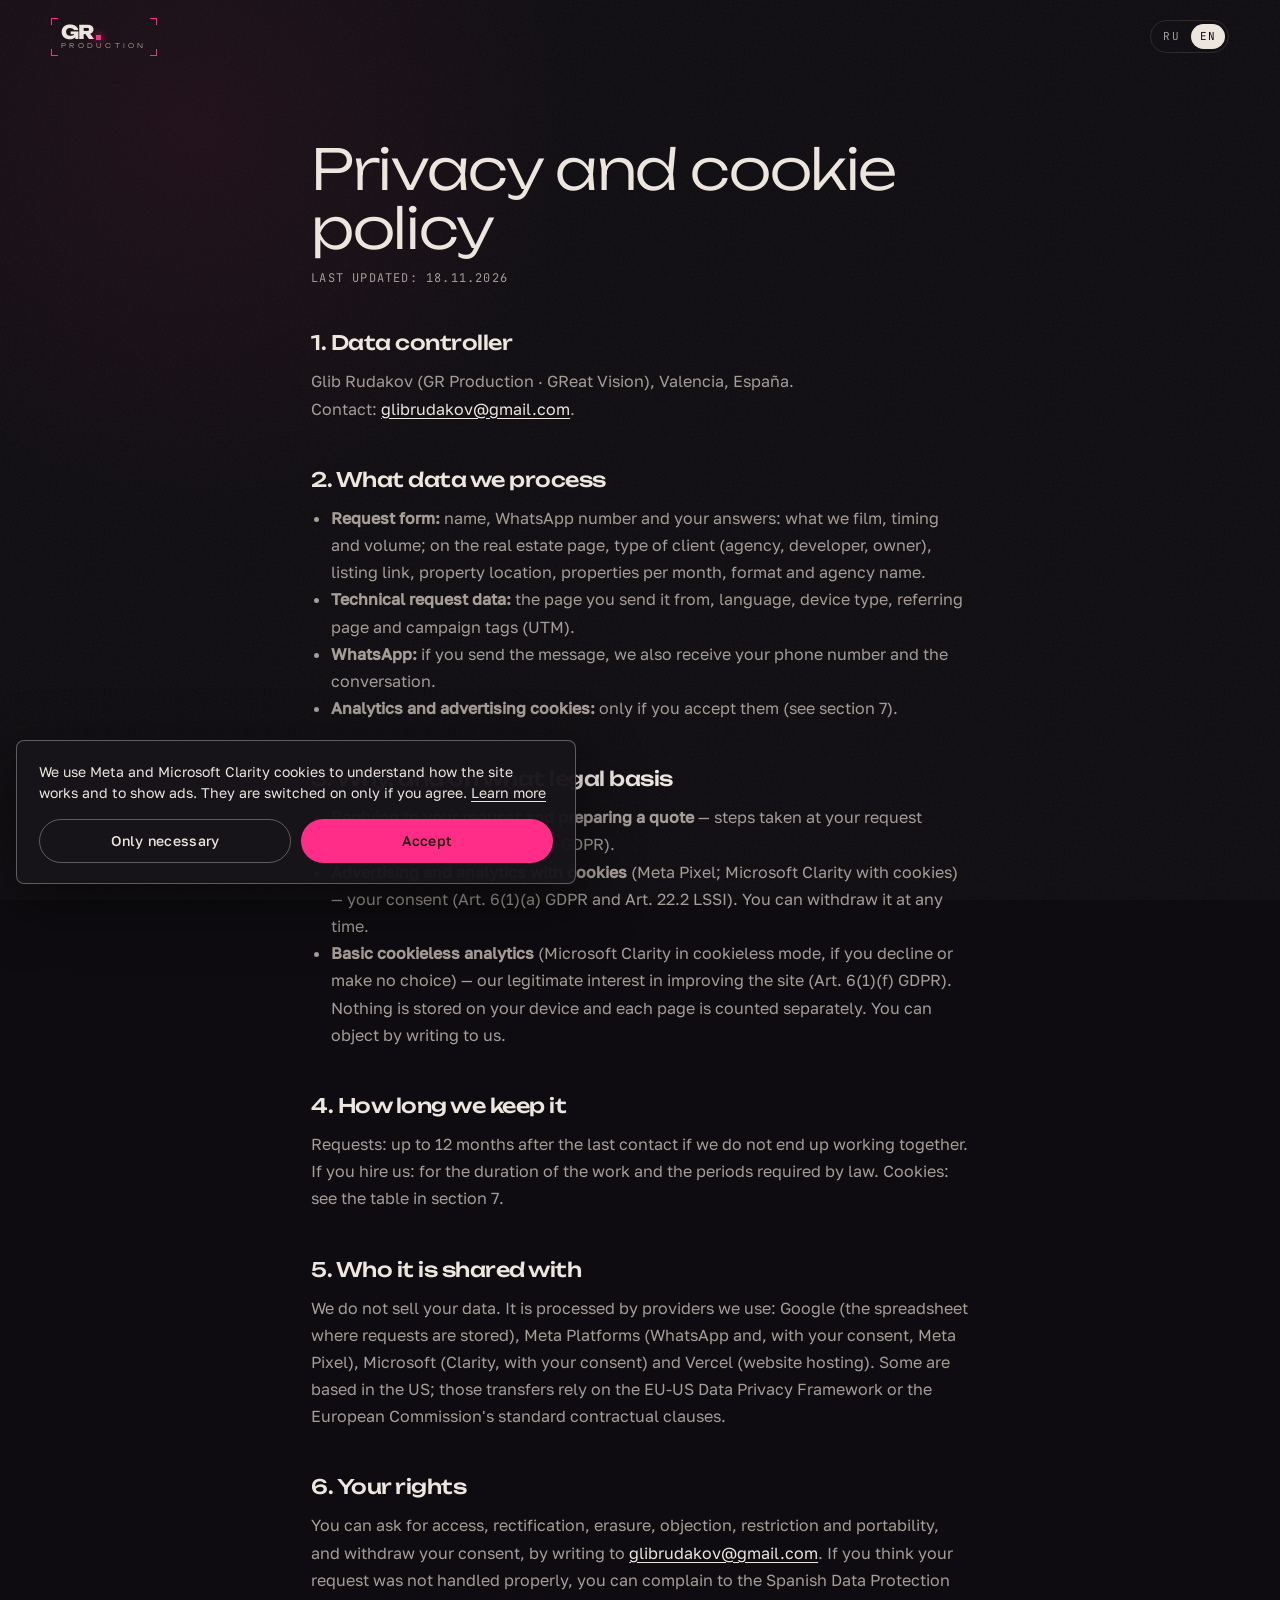
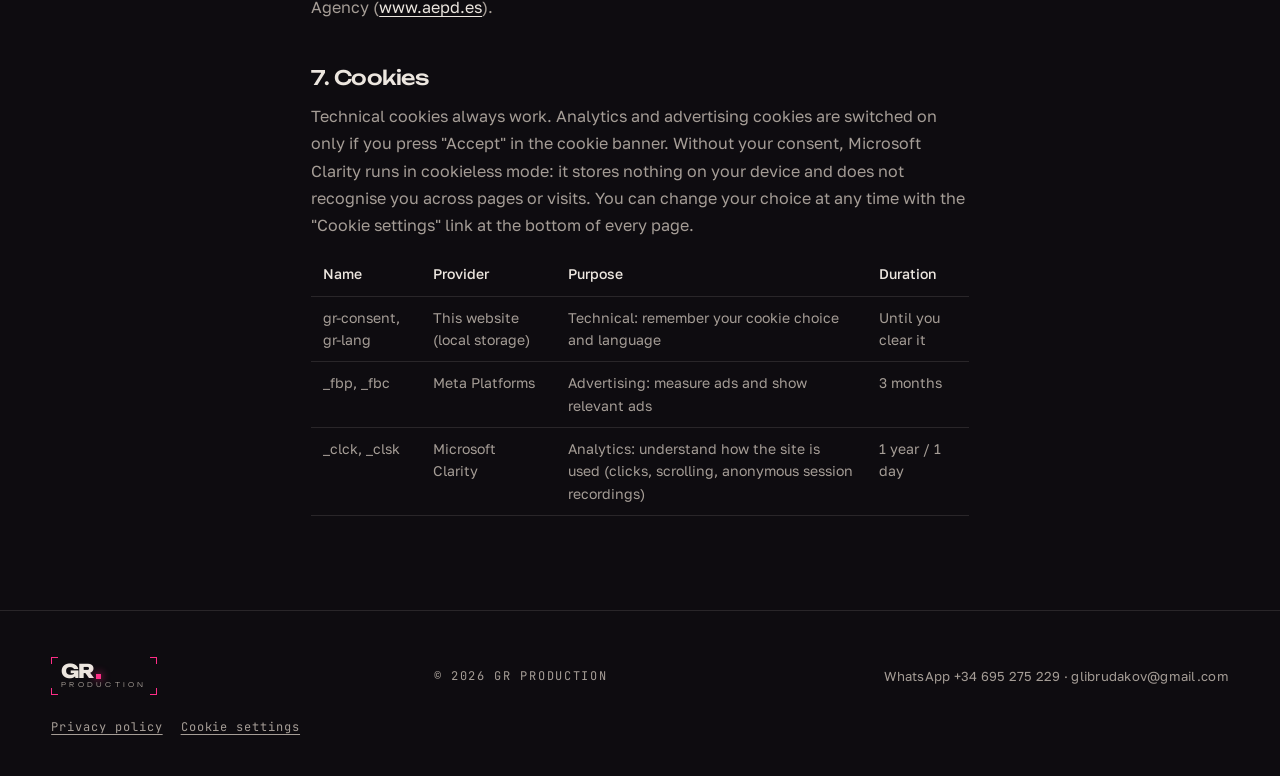
==== commit 9abc4400: "SEO basics: robots.txt, sitemap.xml, schema.org (ProfessionalService, real estate Service with price" ====
--- a/privacy/index.html
+++ b/privacy/index.html
@@ -59,14 +59,14 @@
 <!-- ============ ES ============ -->
 <article data-l="es">
   <h1>Política de privacidad y cookies</h1>
-  <p class="upd">Última actualización: 16.11.2026</p>
+  <p class="upd">Última actualización: 18.11.2026</p>
 
   <h2>1. Responsable del tratamiento</h2>
   <p><span data-legal="name"></span> (GR Production · GReat Vision), <span data-legal="city"></span>.<br>Contacto: <span data-legal="contact"></span>.</p>
 
   <h2>2. Qué datos tratamos</h2>
   <ul>
-    <li><b>Formulario de solicitud:</b> nombre, tipo de cliente (agencia, promotora, propietario), formato elegido, ubicación del inmueble, tipo de rodaje y el mensaje que escribas.</li>
+    <li><b>Formulario de solicitud:</b> nombre, número de WhatsApp y tus respuestas: qué grabamos, plazos y volumen; en la página inmobiliaria, tipo de cliente (agencia, promotora, propietario), enlace al anuncio, ubicación, número de inmuebles al mes, formato y nombre de la agencia.</li>
     <li><b>Datos técnicos de la solicitud:</b> página desde la que la envías, idioma, tipo de dispositivo, página de procedencia y etiquetas de campaña (UTM).</li>
     <li><b>WhatsApp:</b> si envías el mensaje, también recibimos tu número de teléfono y la conversación.</li>
     <li><b>Cookies de analítica y publicidad:</b> solo si las aceptas (ver punto 7).</li>
@@ -103,14 +103,14 @@
 <!-- ============ RU ============ -->
 <article data-l="ru">
   <h1>Политика конфиденциальности и cookie</h1>
-  <p class="upd">Обновлено: 16.11.2026</p>
+  <p class="upd">Обновлено: 18.11.2026</p>
 
   <h2>1. Кто обрабатывает данные</h2>
   <p><span data-legal="name"></span> (GR Production · GReat Vision), <span data-legal="city"></span>.<br>Связь: <span data-legal="contact"></span>.</p>
 
   <h2>2. Какие данные мы получаем</h2>
   <ul>
-    <li><b>Форма заявки:</b> имя, кто вы (агентство, застройщик, владелец), выбранный формат, где объект, тип съёмки и ваше сообщение.</li>
+    <li><b>Форма заявки:</b> имя, номер WhatsApp и ваши ответы: что снимаем, сроки и объём; на странице недвижимости — кто вы (агентство, застройщик, владелец), ссылка на объявление, где объект, сколько объектов в месяц, формат и название агентства.</li>
     <li><b>Технические данные заявки:</b> страница, с которой отправлена заявка, язык, тип устройства, откуда вы пришли на сайт и метки рекламной кампании (UTM).</li>
     <li><b>WhatsApp:</b> если вы отправите сообщение, мы также получим ваш номер телефона и переписку.</li>
     <li><b>Cookie аналитики и рекламы:</b> только если вы согласитесь (см. пункт 7).</li>
@@ -147,14 +147,14 @@
 <!-- ============ EN ============ -->
 <article data-l="en">
   <h1>Privacy and cookie policy</h1>
-  <p class="upd">Last updated: 16.11.2026</p>
+  <p class="upd">Last updated: 18.11.2026</p>
 
   <h2>1. Data controller</h2>
   <p><span data-legal="name"></span> (GR Production · GReat Vision), <span data-legal="city"></span>.<br>Contact: <span data-legal="contact"></span>.</p>
 
   <h2>2. What data we process</h2>
   <ul>
-    <li><b>Request form:</b> name, type of client (agency, developer, owner), chosen format, property location, type of shoot and your message.</li>
+    <li><b>Request form:</b> name, WhatsApp number and your answers: what we film, timing and volume; on the real estate page, type of client (agency, developer, owner), listing link, property location, properties per month, format and agency name.</li>
     <li><b>Technical request data:</b> the page you send it from, language, device type, referring page and campaign tags (UTM).</li>
     <li><b>WhatsApp:</b> if you send the message, we also receive your phone number and the conversation.</li>
     <li><b>Analytics and advertising cookies:</b> only if you accept them (see section 7).</li>
--- a/assets/site.css
+++ b/assets/site.css
@@ -604,12 +604,13 @@
 /* hero strip moves with transform (smooth at any refresh rate) */
 .hw-strack{will-change:transform;backface-visibility:hidden}
 
-/* chat-style review (real messages, shown as bubbles) */
-.quote.chat{gap:10px}
-.quote.chat::before{content:"\201C";display:block;font:500 54px/.6 var(--display);color:var(--accent);margin-bottom:4px}
-.quote.chat p.bubble{align-self:flex-start;max-width:92%;padding:12px 16px;border-radius:16px 16px 16px 4px;background:var(--panel-2);border:1px solid rgba(236,230,223,.1)}
+/* reviews as real messages: same bubbles, names aligned at the bottom of equal-height cards */
+.quotes{align-items:stretch}
+.quote.chat{gap:10px;height:100%}
+.quote.chat::before{content:"\201C";display:block;font:500 54px/.6 var(--display);color:var(--accent);margin-bottom:6px}
+.quote.chat p.bubble{align-self:flex-start;max-width:100%;padding:13px 18px;border-radius:18px 18px 18px 4px;background:var(--panel-2);border:1px solid rgba(236,230,223,.1);font-size:clamp(15px,1.1vw,17px);line-height:1.55}
 .quote.chat p.bubble::before{content:none}
-.quote.chat .who{margin-top:12px}
+.quote.chat .who{margin-top:auto;padding-top:18px}
 /* short phones (iPhone SE etc.): keep the buttons on the first screen */
 @media (max-width:720px) and (max-height:700px){
   .hw-in{padding-top:80px}
@@ -620,3 +621,15 @@
   .hwall .ctas{margin-top:16px!important}
 }
 @media (max-width:720px) and (max-height:620px){.hw-strip .hw-reel{width:84px}}
+
+/* reviews carousel on phones (when there is more than one) */
+.qdots{display:none}
+@media (max-width:720px){
+  .quotes:has(.quote+.quote){display:flex;gap:12px;overflow-x:auto;scroll-snap-type:x mandatory;margin-left:calc(-1*var(--pad));margin-right:calc(-1*var(--pad));padding:0 var(--pad);scroll-padding:0 var(--pad);scrollbar-width:none;-webkit-overflow-scrolling:touch;overscroll-behavior-x:contain}
+  .quotes:has(.quote+.quote)::-webkit-scrollbar{display:none}
+  .quotes:has(.quote+.quote) .quote{flex:0 0 86%;scroll-snap-align:start;height:auto}
+  .qdots{display:flex;justify-content:center;gap:8px;margin-top:16px}
+  .qdots i{width:7px;height:7px;border-radius:50%;background:rgba(236,230,223,.25);transition:background .3s var(--ease),width .3s var(--ease)}
+  .qdots i.on{background:var(--accent);width:20px;border-radius:4px}
+}
+@media (max-width:720px){.quote.chat{padding:20px}.quote.chat::before{font-size:40px;margin-bottom:2px}.quote.chat p.bubble{font-size:15px;padding:11px 15px}}
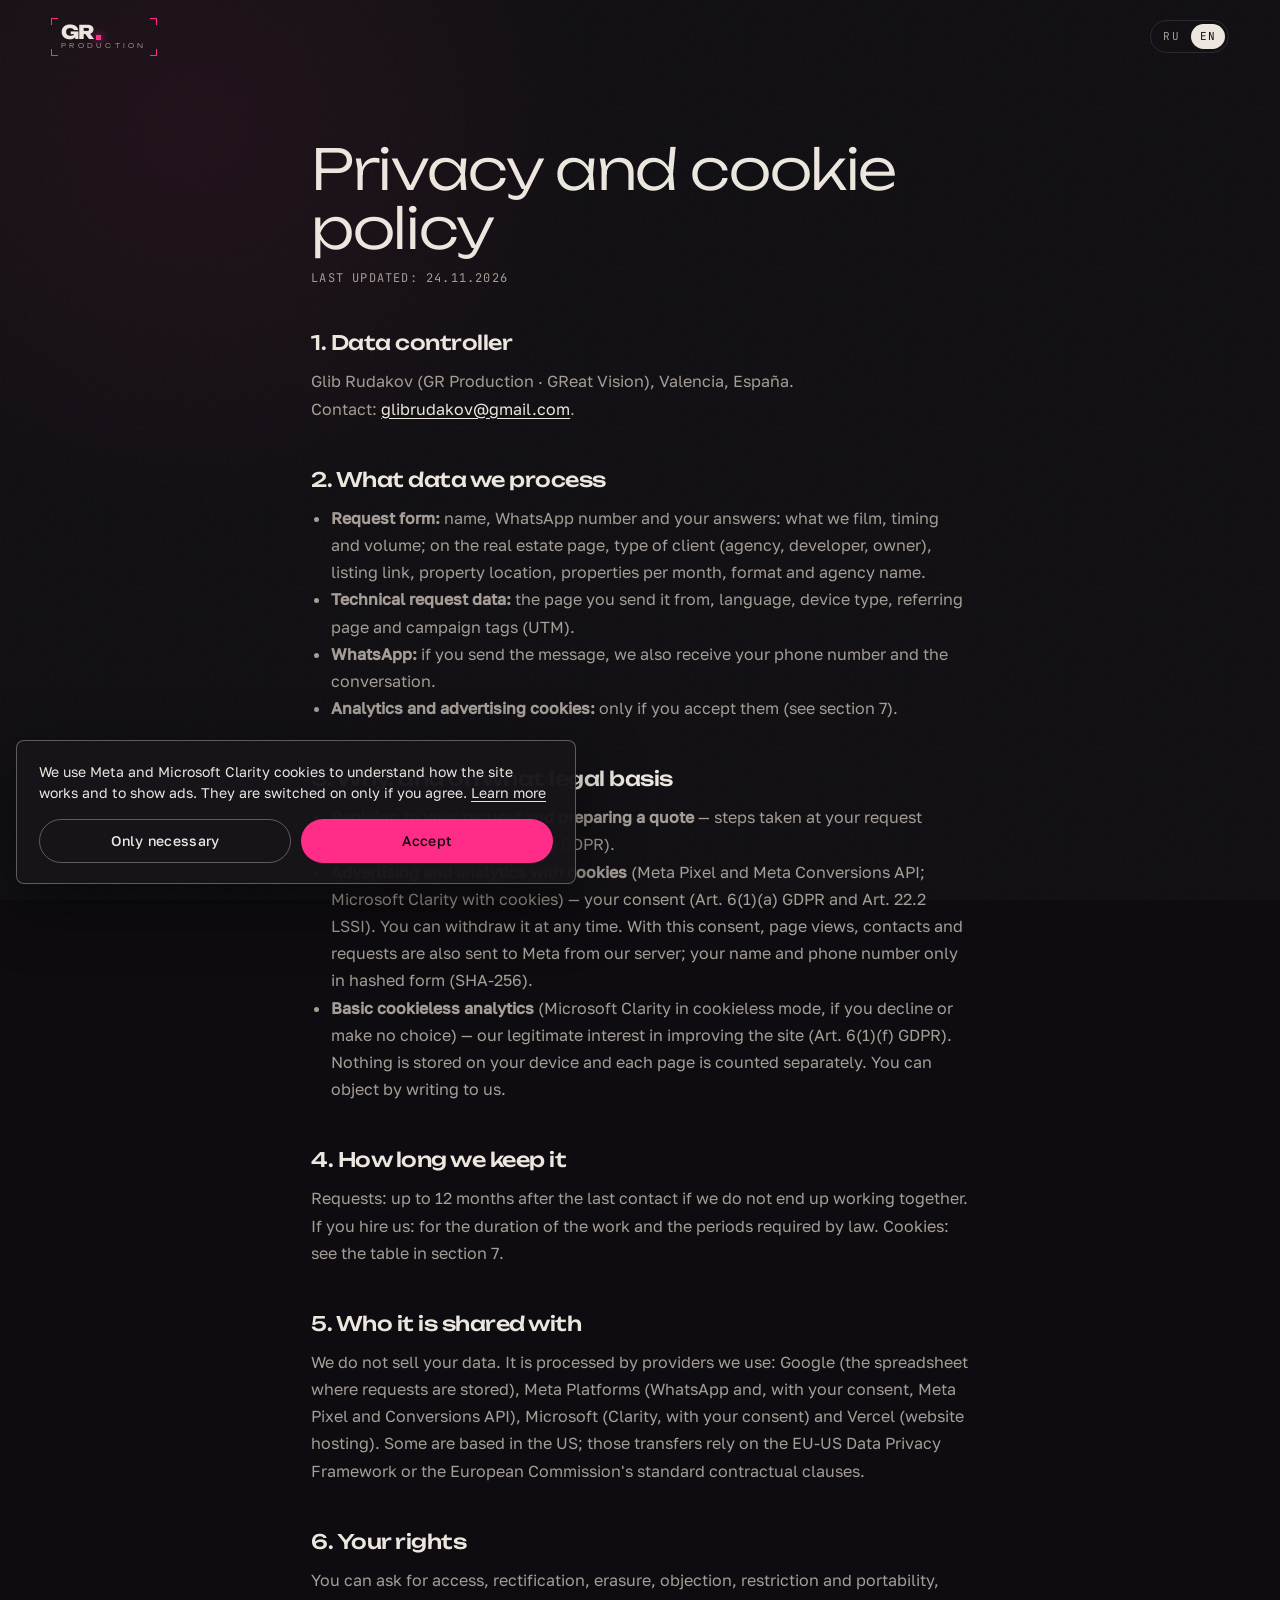
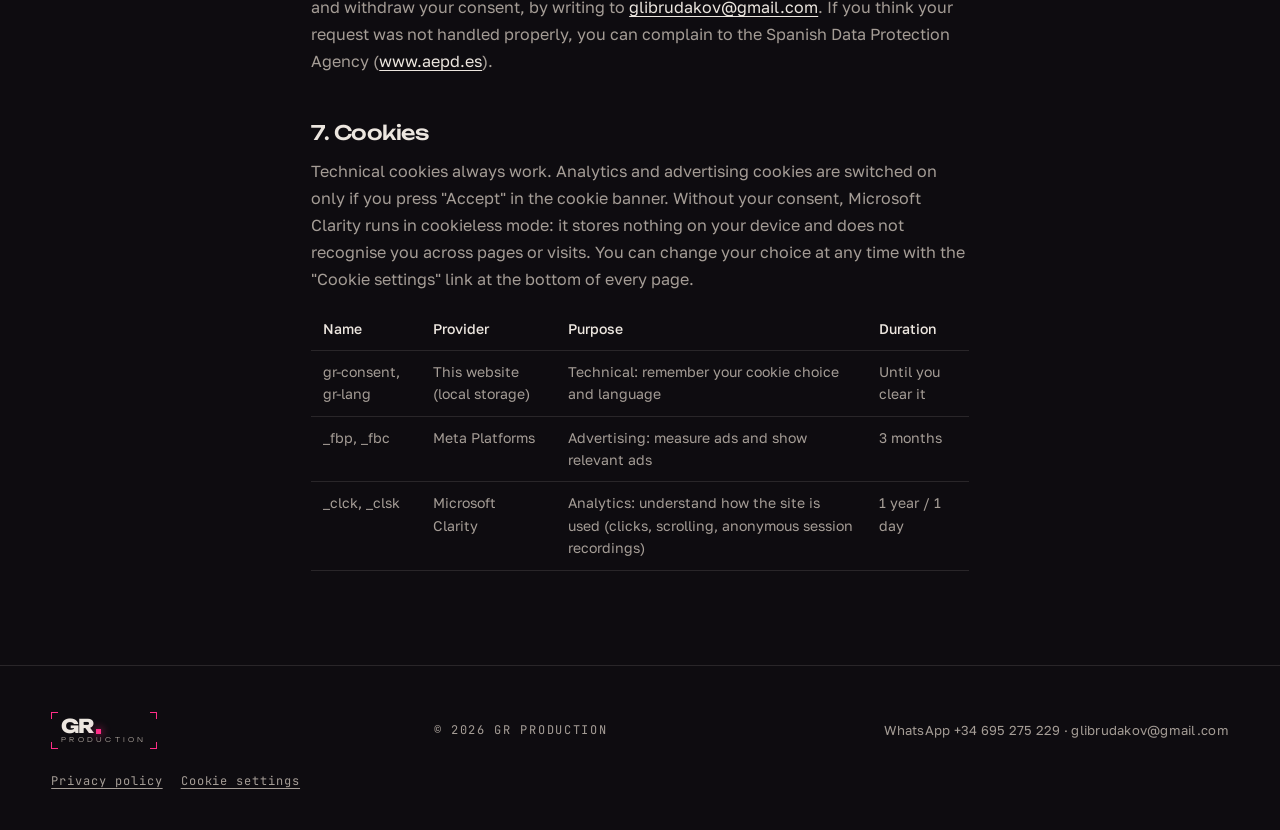
==== commit f1530e25: "Meta: new pixel 1424387709488259, Conversions API relay (api/capi.js, token in Vercel env META_CAPI_" ====
--- a/privacy/index.html
+++ b/privacy/index.html
@@ -35,8 +35,10 @@
     t.src=v;s=b.getElementsByTagName(e)[0];
     s.parentNode.insertBefore(t,s)}(window, document,'script',
     'https://connect.facebook.net/en_US/fbevents.js');
-    fbq('init', '2116482185898263');
-    fbq('track', 'PageView');
+    fbq('init', '1424387709488259');
+    /* the same eventID goes to the Conversions API (assets/site.js) so Meta counts this view once */
+    window.grPv=window.grPv||('pv.'+Date.now()+'.'+Math.random().toString(36).slice(2,8));
+    fbq('track', 'PageView', {}, {eventID: window.grPv});
   };
   if(consented)window.grLoadTracking();
 })();
@@ -59,7 +61,7 @@
 <!-- ============ ES ============ -->
 <article data-l="es">
   <h1>Política de privacidad y cookies</h1>
-  <p class="upd">Última actualización: 18.11.2026</p>
+  <p class="upd">Última actualización: 24.11.2026</p>
 
   <h2>1. Responsable del tratamiento</h2>
   <p><span data-legal="name"></span> (GR Production · GReat Vision), <span data-legal="city"></span>.<br>Contacto: <span data-legal="contact"></span>.</p>
@@ -75,7 +77,7 @@
   <h2>3. Para qué y con qué base legal</h2>
   <ul>
     <li><b>Responder a tu solicitud y preparar un presupuesto</b> — medidas precontractuales a petición tuya (art. 6.1.b RGPD).</li>
-    <li><b>Publicidad y analítica con cookies</b> (Meta Pixel; Microsoft Clarity con cookies) — tu consentimiento (art. 6.1.a RGPD y art. 22.2 LSSI). Puedes retirarlo en cualquier momento.</li>
+    <li><b>Publicidad y analítica con cookies</b> (Meta Pixel y API de conversiones de Meta; Microsoft Clarity con cookies) — tu consentimiento (art. 6.1.a RGPD y art. 22.2 LSSI). Puedes retirarlo en cualquier momento. Con este consentimiento, las visitas, los contactos y las solicitudes también se envían a Meta desde nuestro servidor; tu nombre y teléfono, solo cifrados (hash SHA-256).</li>
     <li><b>Analítica básica sin cookies</b> (Microsoft Clarity en modo sin cookies, si no aceptas o no eliges) — nuestro interés legítimo en mejorar la web (art. 6.1.f RGPD). No se guarda nada en tu dispositivo y cada página se cuenta por separado. Puedes oponerte escribiéndonos.</li>
   </ul>
 
@@ -83,7 +85,7 @@
   <p>Las solicitudes, hasta 12 meses desde el último contacto si no llegamos a trabajar juntos. Si contratas el servicio, durante la relación y los plazos que exija la ley. Las cookies, según la tabla del punto 7.</p>
 
   <h2>5. Con quién se comparten</h2>
-  <p>No vendemos tus datos. Los usan proveedores que nos prestan servicio: Google (hoja de cálculo donde se guardan las solicitudes), Meta Platforms (WhatsApp y, con tu consentimiento, Meta Pixel), Microsoft (Clarity, con tu consentimiento) y Vercel (alojamiento de la web). Algunos están en EE. UU.; esas transferencias se amparan en el Marco de Privacidad de Datos UE-EE. UU. o en cláusulas contractuales tipo de la Comisión Europea.</p>
+  <p>No vendemos tus datos. Los usan proveedores que nos prestan servicio: Google (hoja de cálculo donde se guardan las solicitudes), Meta Platforms (WhatsApp y, con tu consentimiento, Meta Pixel y API de conversiones), Microsoft (Clarity, con tu consentimiento) y Vercel (alojamiento de la web). Algunos están en EE. UU.; esas transferencias se amparan en el Marco de Privacidad de Datos UE-EE. UU. o en cláusulas contractuales tipo de la Comisión Europea.</p>
 
   <h2>6. Tus derechos</h2>
   <p>Puedes pedir acceso, rectificación, supresión, oposición, limitación y portabilidad de tus datos, y retirar tu consentimiento, escribiendo a <span data-legal="contact"></span>. Si crees que no hemos atendido bien tu petición, puedes reclamar ante la Agencia Española de Protección de Datos (<a href="https://www.aepd.es" target="_blank" rel="noopener">www.aepd.es</a>).</p>
@@ -103,7 +105,7 @@
 <!-- ============ RU ============ -->
 <article data-l="ru">
   <h1>Политика конфиденциальности и cookie</h1>
-  <p class="upd">Обновлено: 18.11.2026</p>
+  <p class="upd">Обновлено: 24.11.2026</p>
 
   <h2>1. Кто обрабатывает данные</h2>
   <p><span data-legal="name"></span> (GR Production · GReat Vision), <span data-legal="city"></span>.<br>Связь: <span data-legal="contact"></span>.</p>
@@ -119,7 +121,7 @@
   <h2>3. Зачем и на каком основании</h2>
   <ul>
     <li><b>Ответить на заявку и подготовить расчёт</b> — действия до заключения договора по вашему запросу (ст. 6.1.b GDPR).</li>
-    <li><b>Реклама и аналитика с cookie</b> (Meta Pixel; Microsoft Clarity с cookie) — ваше согласие (ст. 6.1.a GDPR и ст. 22.2 LSSI). Его можно отозвать в любой момент.</li>
+    <li><b>Реклама и аналитика с cookie</b> (Meta Pixel и Conversions API Meta; Microsoft Clarity с cookie) — ваше согласие (ст. 6.1.a GDPR и ст. 22.2 LSSI). Его можно отозвать в любой момент. С этим согласием просмотры, обращения и заявки также передаются в Meta с нашего сервера; имя и телефон — только в зашифрованном виде (хеш SHA-256).</li>
     <li><b>Базовая аналитика без cookie</b> (Microsoft Clarity в режиме без cookie, если вы отказались или не сделали выбор) — наш законный интерес улучшать сайт (ст. 6.1.f GDPR). На ваше устройство ничего не записывается, каждая страница учитывается отдельно. Вы можете возразить, написав нам.</li>
   </ul>
 
@@ -127,7 +129,7 @@
   <p>Заявки — до 12 месяцев с последнего контакта, если работа не состоялась. Если вы заказали съёмку — на время работы и в сроки, которые требует закон. Cookie — по таблице в пункте 7.</p>
 
   <h2>5. Кому передаются данные</h2>
-  <p>Мы не продаём ваши данные. Их обрабатывают сервисы, которыми мы пользуемся: Google (таблица, где хранятся заявки), Meta Platforms (WhatsApp и, с вашего согласия, Meta Pixel), Microsoft (Clarity, с вашего согласия) и Vercel (хостинг сайта). Часть из них находится в США; такая передача основана на Рамочной программе защиты данных ЕС–США или на стандартных договорных условиях Еврокомиссии.</p>
+  <p>Мы не продаём ваши данные. Их обрабатывают сервисы, которыми мы пользуемся: Google (таблица, где хранятся заявки), Meta Platforms (WhatsApp и, с вашего согласия, Meta Pixel и Conversions API), Microsoft (Clarity, с вашего согласия) и Vercel (хостинг сайта). Часть из них находится в США; такая передача основана на Рамочной программе защиты данных ЕС–США или на стандартных договорных условиях Еврокомиссии.</p>
 
   <h2>6. Ваши права</h2>
   <p>Вы можете запросить доступ к своим данным, их исправление, удаление, ограничение обработки и перенос, возразить против обработки и отозвать согласие, написав на <span data-legal="contact"></span>. Если считаете, что ваш запрос не выполнен, можно подать жалобу в Испанское агентство по защите данных (<a href="https://www.aepd.es" target="_blank" rel="noopener">www.aepd.es</a>).</p>
@@ -147,7 +149,7 @@
 <!-- ============ EN ============ -->
 <article data-l="en">
   <h1>Privacy and cookie policy</h1>
-  <p class="upd">Last updated: 18.11.2026</p>
+  <p class="upd">Last updated: 24.11.2026</p>
 
   <h2>1. Data controller</h2>
   <p><span data-legal="name"></span> (GR Production · GReat Vision), <span data-legal="city"></span>.<br>Contact: <span data-legal="contact"></span>.</p>
@@ -163,7 +165,7 @@
   <h2>3. Why, and on what legal basis</h2>
   <ul>
     <li><b>Replying to your request and preparing a quote</b> — steps taken at your request before a contract (Art. 6(1)(b) GDPR).</li>
-    <li><b>Advertising and analytics with cookies</b> (Meta Pixel; Microsoft Clarity with cookies) — your consent (Art. 6(1)(a) GDPR and Art. 22.2 LSSI). You can withdraw it at any time.</li>
+    <li><b>Advertising and analytics with cookies</b> (Meta Pixel and Meta Conversions API; Microsoft Clarity with cookies) — your consent (Art. 6(1)(a) GDPR and Art. 22.2 LSSI). You can withdraw it at any time. With this consent, page views, contacts and requests are also sent to Meta from our server; your name and phone number only in hashed form (SHA-256).</li>
     <li><b>Basic cookieless analytics</b> (Microsoft Clarity in cookieless mode, if you decline or make no choice) — our legitimate interest in improving the site (Art. 6(1)(f) GDPR). Nothing is stored on your device and each page is counted separately. You can object by writing to us.</li>
   </ul>
 
@@ -171,7 +173,7 @@
   <p>Requests: up to 12 months after the last contact if we do not end up working together. If you hire us: for the duration of the work and the periods required by law. Cookies: see the table in section 7.</p>
 
   <h2>5. Who it is shared with</h2>
-  <p>We do not sell your data. It is processed by providers we use: Google (the spreadsheet where requests are stored), Meta Platforms (WhatsApp and, with your consent, Meta Pixel), Microsoft (Clarity, with your consent) and Vercel (website hosting). Some are based in the US; those transfers rely on the EU-US Data Privacy Framework or the European Commission's standard contractual clauses.</p>
+  <p>We do not sell your data. It is processed by providers we use: Google (the spreadsheet where requests are stored), Meta Platforms (WhatsApp and, with your consent, Meta Pixel and Conversions API), Microsoft (Clarity, with your consent) and Vercel (website hosting). Some are based in the US; those transfers rely on the EU-US Data Privacy Framework or the European Commission's standard contractual clauses.</p>
 
   <h2>6. Your rights</h2>
   <p>You can ask for access, rectification, erasure, objection, restriction and portability, and withdraw your consent, by writing to <span data-legal="contact"></span>. If you think your request was not handled properly, you can complain to the Spanish Data Protection Agency (<a href="https://www.aepd.es" target="_blank" rel="noopener">www.aepd.es</a>).</p>
@@ -204,6 +206,6 @@
   es: { title: 'Política de privacidad · GR Production' }
 }};
 </script>
-<script src="../assets/site.js"></script>
+<script src="../assets/site.js" defer></script>
 </body>
 </html>
--- a/assets/site.css
+++ b/assets/site.css
@@ -20,7 +20,7 @@
 }
 *{box-sizing:border-box;margin:0;padding:0}
 html{overflow-x:hidden;overflow-x:clip;scroll-behavior:smooth;-webkit-text-size-adjust:100%}
-body{overflow-x:hidden;overflow-x:clip;background:var(--canvas);color:var(--text);font:400 17px/1.6 var(--body);-webkit-font-smoothing:antialiased;animation:pagein 1.1s var(--ease) both}
+body{overflow-x:hidden;overflow-x:clip;background:var(--canvas);color:var(--text);font:400 17px/1.6 var(--body);-webkit-font-smoothing:antialiased;animation:pagein .6s var(--ease) both}
 @keyframes pagein{from{opacity:0}to{opacity:1}}
 img,video{display:block;max-width:100%}
 a{color:inherit;text-decoration:none}
@@ -633,3 +633,17 @@
   .qdots i.on{background:var(--accent);width:20px;border-radius:4px}
 }
 @media (max-width:720px){.quote.chat{padding:20px}.quote.chat::before{font-size:40px;margin-bottom:2px}.quote.chat p.bubble{font-size:15px;padding:11px 15px}}
+/* very narrow phones (iPhone SE 1st gen, Galaxy Fold): keep big numbers, headings and the form inside the screen */
+@media (max-width:420px){
+  .cat>*,.contact>*{min-width:0}
+  .bignum{font-size:clamp(30px,11.5vw,52px)}
+  .cat .txt h3{font-size:clamp(26px,9.2vw,36px)}
+  .cat-e .facts{gap:18px}
+  .cat-e .facts .n{font-size:clamp(22px,7.4vw,30px)}
+  .ct-btns{grid-template-columns:repeat(2,minmax(0,1fr))}
+  .ct-btn{padding-left:12px;padding-right:12px;min-width:0}
+}
+@media (max-width:350px){.qcards{grid-template-columns:1fr}}
+@media (max-width:300px){.ct-btns{grid-template-columns:1fr}}
+/* three or more reviews: one row of equal cards on wide screens, no orphan card */
+@media (min-width:880px){.quotes:has(.quote:nth-child(3)){grid-template-columns:repeat(3,minmax(0,1fr))}}
